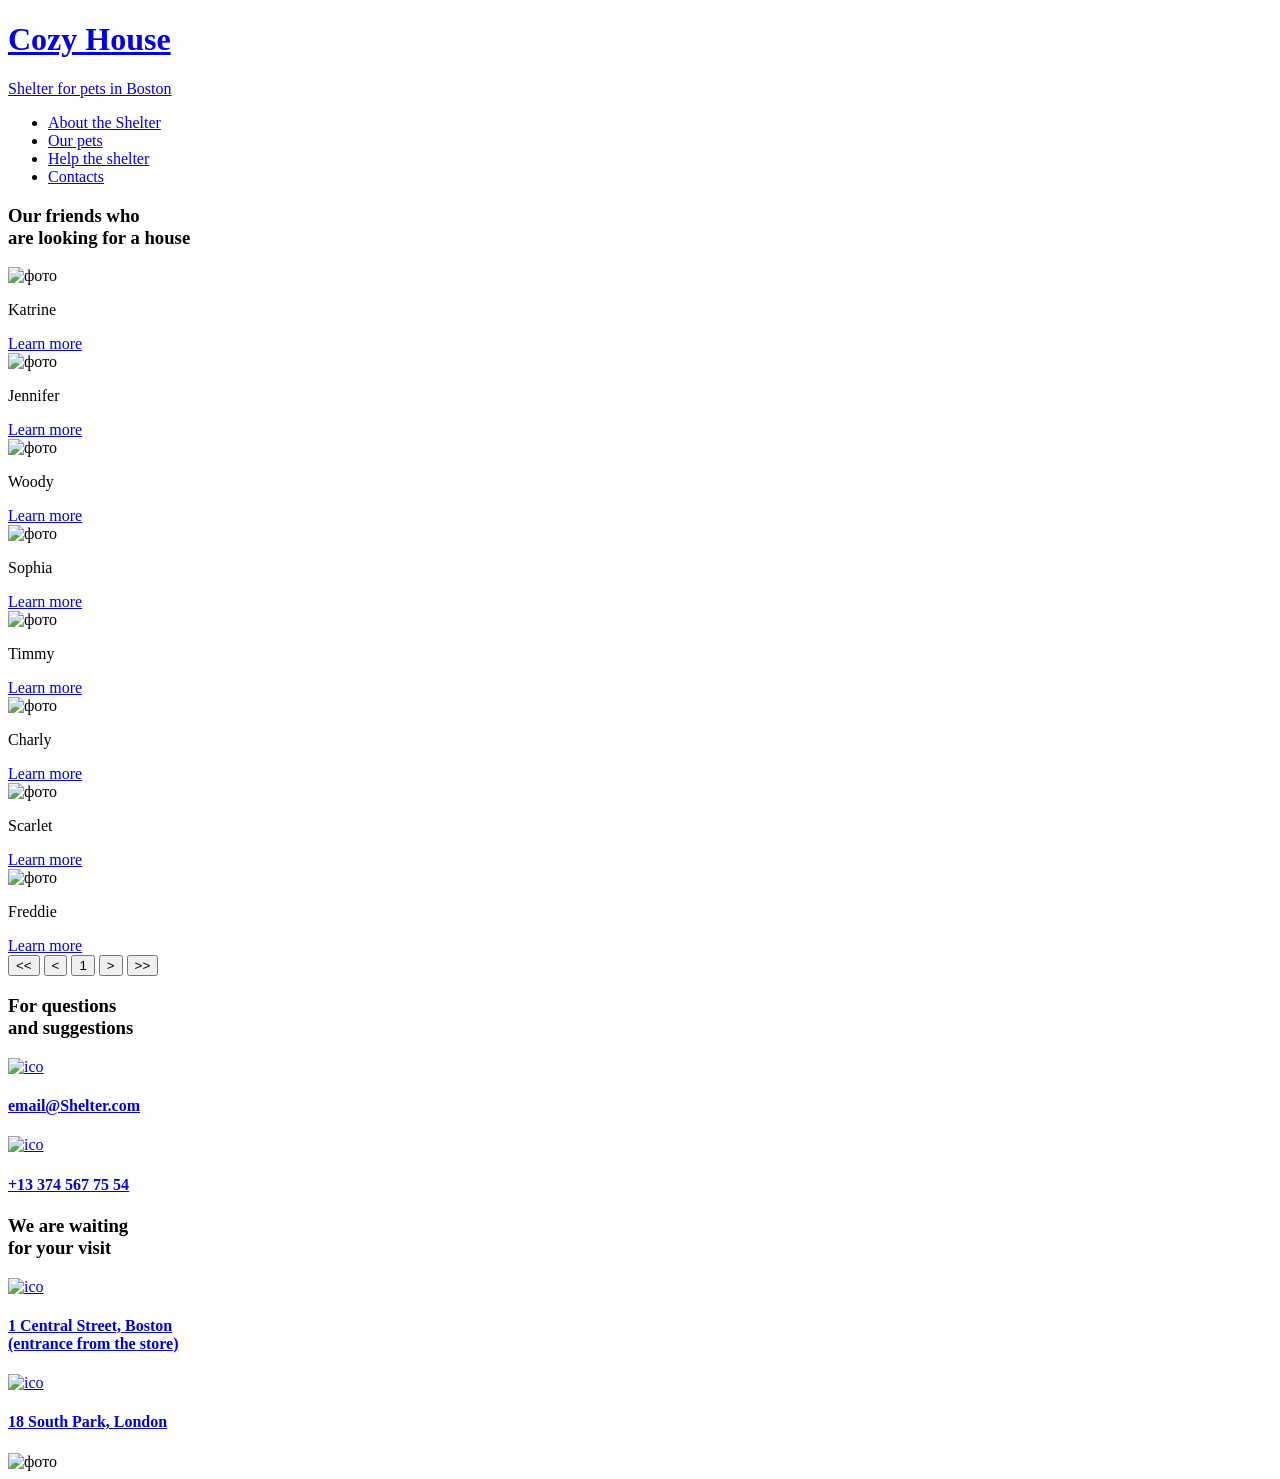
==== our-pets.html @ 9feecf0b "feat: add index and our-pets pages" ====
<!doctype html>
<html lang="en">
  <head>
    <meta charset="UTF-8" />
    <meta name="viewport" content="width=device-width, initial-scale=1.0" />
    <link rel="stylesheet" href="style.css" />

    <title>Cozy House</title>
  </head>
  <body>
    <!-- ОБЕРТКА С ФОНОМ ДЛЯ ШАПКИ И ПЕРВОГО ЭКРАНА -->
    <div class="top-background-wrapper white__bg">
      <header class="header header__white">
        <div class="header-container">
          <div class="header-logo white__bg">
            <a href="index.html" class="header-logo-link">
              <h1>Cozy House</h1>
              <p>Shelter for pets in Boston</p>
            </a>
          </div>
          <nav class="header-navigation">
            <ul class="nav-list">
              <li class="nav-item"><a href="#about">About the Shelter</a></li>
              <li class="nav-item"><a href="our-pets.html">Our pets</a></li>
              <li class="nav-item"><a href="#help">Help the shelter</a></li>
              <li class="nav-item"><a href="#donation">Contacts</a></li>
            </ul>
          </nav>
        </div>
      </header>

      <main class="main">
        <section class="pets">
          <div class="container">
            <div class="pets-content">
              <h3 class="pets-text">
                Our friends who<br />
                are looking for a house
              </h3>
              
              <div class="our__pets">
                <div class="our__pets__cards">
                  <div class="our__pet__card">
                    <img src="pets-katrine.png" alt="фото" class="pet-card-image" />
                    <p>Katrine</p>
                    <a href="#" class="pet-card-button button__white_bg">Learn more</a>
                  </div>
                  <div class="our__pet__card">
                    <img src="pets-jennifer.png" alt="фото" class="pet-card-image" />
                    <p>Jennifer</p>
                    <a href="#" class="pet-card-button button__white_bg">Learn more</a>
                  </div>
                  <div class="our__pet__card">
                    <img src="pets-woody.png" alt="фото" class="pet-card-image" />
                    <p>Woody</p>
                    <a href="#" class="pet-card-button button__white_bg">Learn more</a>
                  </div>
                  <div class="our__pet__card">
                    <img src="pets-sophia.png" alt="фото" class="pet-card-image" />
                    <p>Sophia</p>
                    <a href="#" class="pet-card-button button__white_bg">Learn more</a>
                  </div>
                  <div class="our__pet__card">
                    <img src="pets-timmy.png" alt="фото" class="pet-card-image" />
                    <p>Timmy</p>
                    <a href="#" class="pet-card-button button__white_bg">Learn more</a>
                  </div>
                  <div class="our__pet__card">
                    <img src="pets-charly.png" alt="фото" class="pet-card-image" />
                    <p>Charly</p>
                    <a href="#" class="pet-card-button button__white_bg">Learn more</a>
                  </div>
                  <div class="our__pet__card">
                    <img src="pets-scarlet.png" alt="фото" class="pet-card-image" />
                    <p>Scarlet</p>
                    <a href="#" class="pet-card-button button__white_bg">Learn more</a>
                  </div>
                  <div class="our__pet__card">
                    <img src="pets-freddie.png" alt="фото" class="pet-card-image" />
                    <p>Freddie</p>
                    <a href="#" class="pet-card-button button__white_bg">Learn more</a>
                  </div>
                </div>
              </div>

              <!-- Пагинация слайдера -->
              <div class="slider-nav">
                <button class="nav-btn-left">
                  <span class="nav-btn-icon">&lt;&lt;</span>
                </button>
                <button class="nav-btn-left">
                  <span class="nav-btn-icon">&lt;</span>
                </button>
                <button class="nav-btn-active-page">
                  <span class="nav-btn-icon">1</span>
                </button>
                <button class="nav-btn-right">
                  <span class="nav-btn-icon">&gt;</span>
                </button>
                <button class="nav-btn-right">
                  <span class="nav-btn-icon">&gt;&gt;</span>
                </button>
              </div>

            </div> <!-- Закрыли pets-content -->
          </div>   <!-- Закрыли container -->
        </section> <!-- Закрыли section -->
      </main>

      <footer class="footer">
        <div class="footer-content">
          <div class="footer-content-info">
            <div class="footer-content-info-contacts">
              <h3>
                For questions <br />
                and suggestions
              </h3>
              <a href="#!" class="footer-links">
                <div class="credit-card-ico">
                  <img src="icon-email.svg" alt="ico" />
                </div>
                <h4>email@Shelter.com</h4>
              </a>
              <a href="#!" class="footer-links">
                <div class="footer-links-ico">
                  <img src="icon-phone.svg" alt="ico" />
                </div>
                <h4>+13 374 567 75 54</h4>
              </a>
            </div>
            <div class="footer-content-info-locations">
              <h3>
                We are waiting <br />
                for your visit
              </h3>
              <a href="#!" class="footer-links">
                <div class="footer-links-ico">
                  <img src="icon-marker.png" alt="ico" />
                </div>
                <h4>
                  1 Central Street, Boston<br />
                  (entrance from the store)
                </h4>
              </a>
              <a href="#!" class="footer-links">
                <div class="footer-links-ico">
                  <img src="icon-marker.png" alt="ico" />
                </div>
                <h4>18 South Park, London</h4>
              </a>
            </div>
          </div>
          
          <!-- ИСПРАВЛЕННЫЙ ТЕГ НИЖЕ -->
          <div class="footer-content-image">
            <img src="footer-puppy.png" alt="фото" />
          </div>
          
        </div>
      </footer>
  </body>
</html>
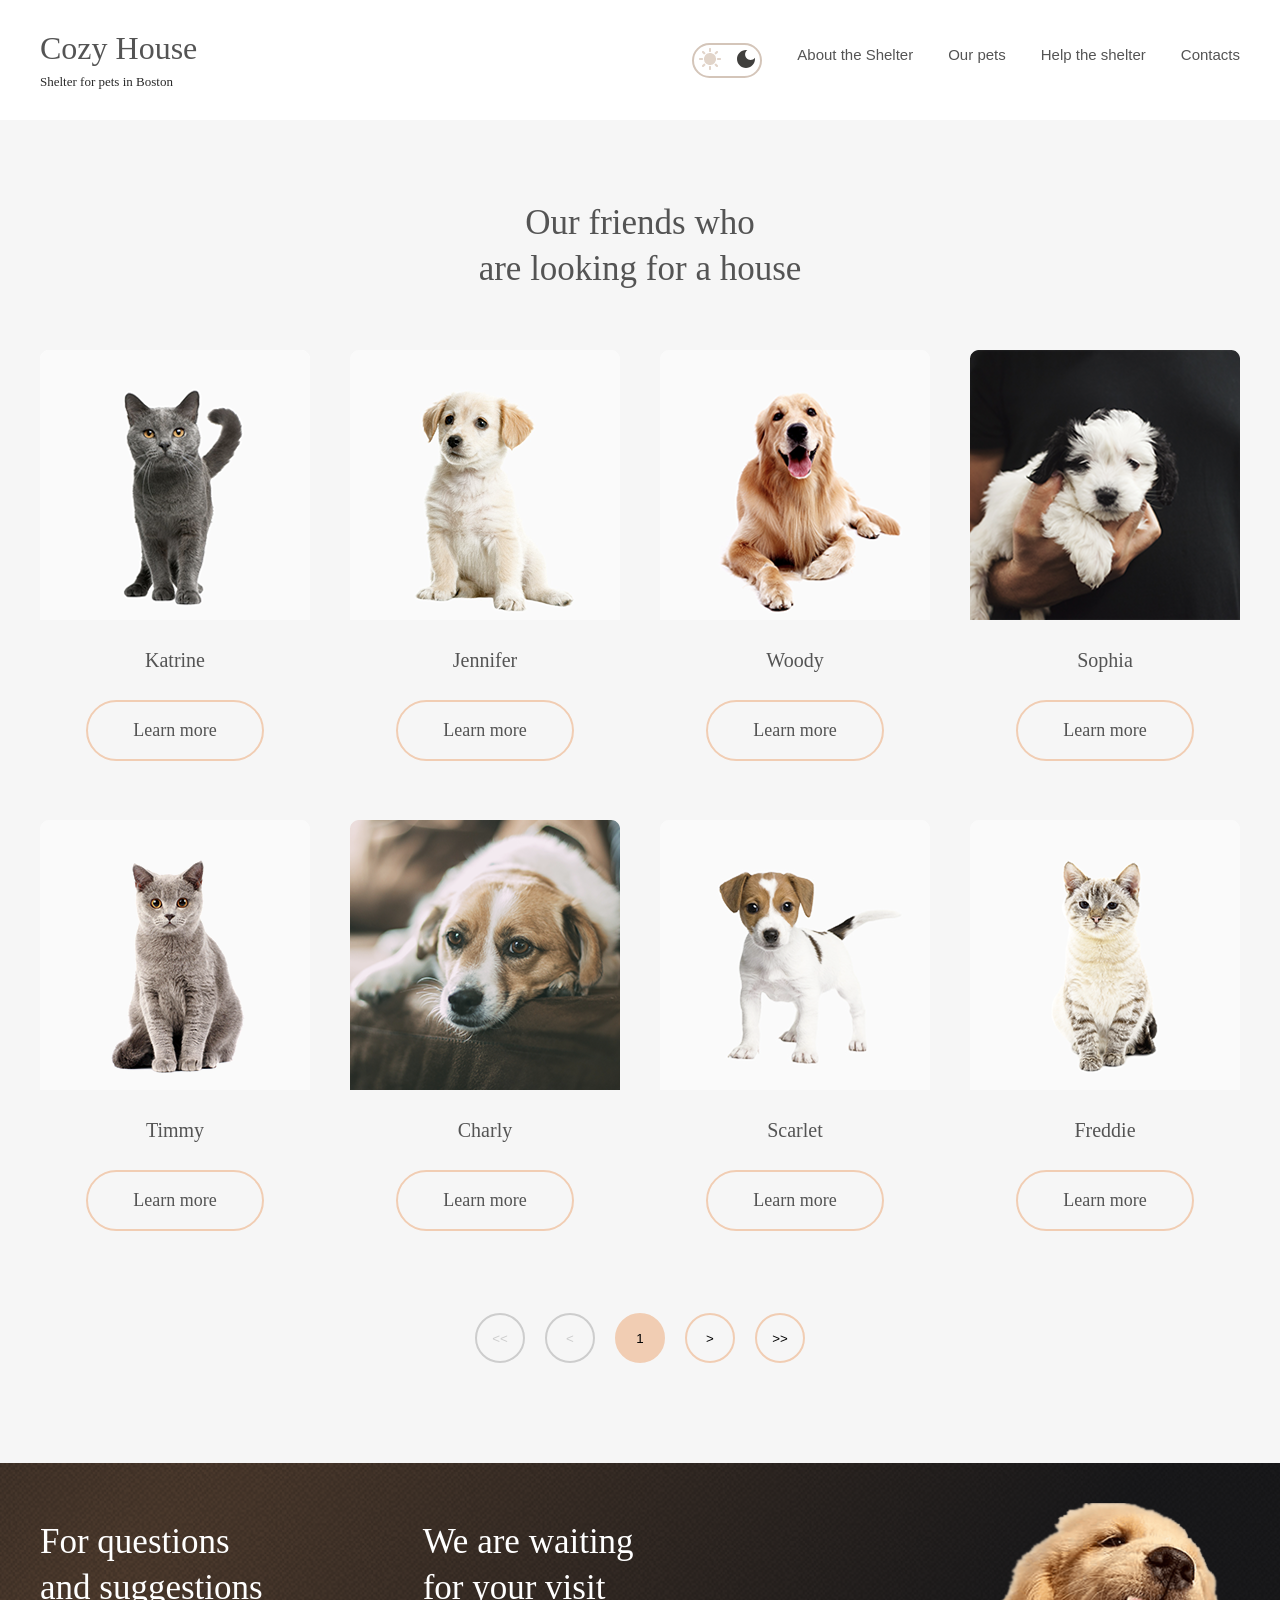
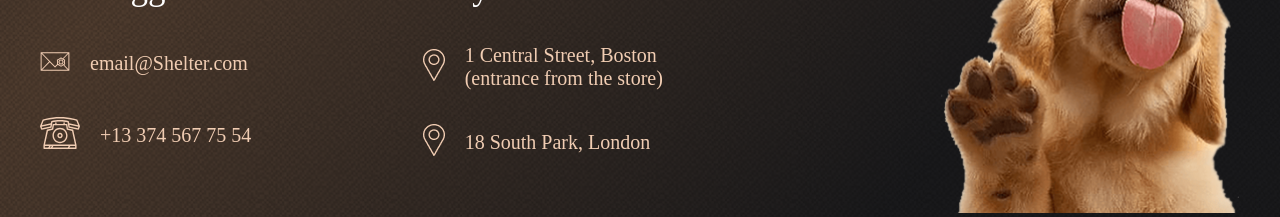
==== commit e75c97cd: "feat: add the dark theme to index and our-pets" ====
--- a/our-pets.html
+++ b/our-pets.html
@@ -20,6 +20,15 @@
           </div>
           <nav class="header-navigation">
             <ul class="nav-list">
+              <li class="nav-item">
+                <label class="theme-switch">
+                  <input type="checkbox" id="theme-toggle">
+                  <span class="theme-slider">
+                    <span class="sun"><img src="img/Sun.png" alt="sun"></span>
+                    <span class="moon"><img src="img/Moon.svg" alt="moon"></span>
+                  </span>
+                </label>
+              </li>
               <li class="nav-item"><a href="#about">About the Shelter</a></li>
               <li class="nav-item"><a href="our-pets.html">Our pets</a></li>
               <li class="nav-item"><a href="#help">Help the shelter</a></li>
@@ -41,42 +50,42 @@
               <div class="our__pets">
                 <div class="our__pets__cards">
                   <div class="our__pet__card">
-                    <img src="pets-katrine.png" alt="фото" class="pet-card-image" />
+                    <img src="img/pets-katrine.png" alt="фото" class="pet-card-image" />
                     <p>Katrine</p>
                     <a href="#" class="pet-card-button button__white_bg">Learn more</a>
                   </div>
                   <div class="our__pet__card">
-                    <img src="pets-jennifer.png" alt="фото" class="pet-card-image" />
+                    <img src="img/pets-jennifer.png" alt="фото" class="pet-card-image" />
                     <p>Jennifer</p>
                     <a href="#" class="pet-card-button button__white_bg">Learn more</a>
                   </div>
                   <div class="our__pet__card">
-                    <img src="pets-woody.png" alt="фото" class="pet-card-image" />
+                    <img src="img/pets-woody.png" alt="фото" class="pet-card-image" />
                     <p>Woody</p>
                     <a href="#" class="pet-card-button button__white_bg">Learn more</a>
                   </div>
                   <div class="our__pet__card">
-                    <img src="pets-sophia.png" alt="фото" class="pet-card-image" />
+                    <img src="img/pets-sophia.png" alt="фото" class="pet-card-image" />
                     <p>Sophia</p>
                     <a href="#" class="pet-card-button button__white_bg">Learn more</a>
                   </div>
                   <div class="our__pet__card">
-                    <img src="pets-timmy.png" alt="фото" class="pet-card-image" />
+                    <img src="img/pets-timmy.png" alt="фото" class="pet-card-image" />
                     <p>Timmy</p>
                     <a href="#" class="pet-card-button button__white_bg">Learn more</a>
                   </div>
                   <div class="our__pet__card">
-                    <img src="pets-charly.png" alt="фото" class="pet-card-image" />
+                    <img src="img/pets-charly.png" alt="фото" class="pet-card-image" />
                     <p>Charly</p>
                     <a href="#" class="pet-card-button button__white_bg">Learn more</a>
                   </div>
                   <div class="our__pet__card">
-                    <img src="pets-scarlet.png" alt="фото" class="pet-card-image" />
+                    <img src="img/pets-scarlet.png" alt="фото" class="pet-card-image" />
                     <p>Scarlet</p>
                     <a href="#" class="pet-card-button button__white_bg">Learn more</a>
                   </div>
                   <div class="our__pet__card">
-                    <img src="pets-freddie.png" alt="фото" class="pet-card-image" />
+                    <img src="img/pets-freddie.png" alt="фото" class="pet-card-image" />
                     <p>Freddie</p>
                     <a href="#" class="pet-card-button button__white_bg">Learn more</a>
                   </div>
@@ -117,13 +126,13 @@
               </h3>
               <a href="#!" class="footer-links">
                 <div class="credit-card-ico">
-                  <img src="icon-email.svg" alt="ico" />
+                  <img src="img/icon-email.svg" alt="ico" />
                 </div>
                 <h4>email@Shelter.com</h4>
               </a>
               <a href="#!" class="footer-links">
                 <div class="footer-links-ico">
-                  <img src="icon-phone.svg" alt="ico" />
+                  <img src="img/icon-phone.svg" alt="ico" />
                 </div>
                 <h4>+13 374 567 75 54</h4>
               </a>
@@ -135,7 +144,7 @@
               </h3>
               <a href="#!" class="footer-links">
                 <div class="footer-links-ico">
-                  <img src="icon-marker.png" alt="ico" />
+                  <img src="img/icon-marker.png" alt="ico" />
                 </div>
                 <h4>
                   1 Central Street, Boston<br />
@@ -144,7 +153,7 @@
               </a>
               <a href="#!" class="footer-links">
                 <div class="footer-links-ico">
-                  <img src="icon-marker.png" alt="ico" />
+                  <img src="img/icon-marker.png" alt="ico" />
                 </div>
                 <h4>18 South Park, London</h4>
               </a>
@@ -153,10 +162,12 @@
           
           <!-- ИСПРАВЛЕННЫЙ ТЕГ НИЖЕ -->
           <div class="footer-content-image">
-            <img src="footer-puppy.png" alt="фото" />
+            <img src="img/footer-puppy.png" alt="фото" />
           </div>
           
         </div>
       </footer>
+          <script src="script.js"></script>
+
   </body>
 </html>
--- a/style.css
+++ b/style.css
@@ -0,0 +1,798 @@
+body {
+  margin: 0;
+}
+html {
+  scroll-behavior: smooth;
+}
+
+.top-background-wrapper {
+  background: url("img/start-screen-gradient-background.jpg") center/cover no-repeat;
+  width: 100%;
+  overflow: visible;
+}
+.container {
+  max-width: 1280px;
+  margin: 0 auto;
+  padding: 0 40px;
+  box-sizing: border-box;
+}
+.header-container {
+  padding-top: 31px;
+  padding-bottom: 74px;
+  padding-left: 40px;
+  padding-right: 40px;
+  display: flex;
+  justify-content: space-between;
+  align-items: center;
+}
+.header-logo-link {
+  text-decoration: none;
+  flex-shrink: 0;
+}
+
+.nav-list {
+  display: flex;
+  list-style-type: none;
+  gap: 35px;
+  padding: 0;
+  margin: 0;
+}
+.nav-item a {
+  text-decoration: none;
+  color: #cdcdcd;
+  font-family: "Arial";
+  line-height: 1.6;
+  font-size: 15px;
+  white-space: nowrap;
+}
+.header-logo h1 {
+  font-family: "Georgia";
+  font-size: 32px;
+  margin: 0;
+  line-height: 1.1;
+  color: #f1cdb3;
+  font-weight: normal;
+}
+.header-logo h1:hover {
+  -webkit-text-stroke: 1px black;
+}
+.header-logo p:hover {
+  text-shadow:
+    -1px -1px 0 #000,
+    1px -1px 0 #000,
+    -1px 1px 0 #000,
+    1px 1px 0 #000;
+}
+
+.header-logo p {
+  color: #ffffff;
+  font-size: 13px;
+  letter-spacing: 10%;
+  margin-top: 8px;
+  margin-bottom: 0px;
+}
+
+.start-screen-text {
+  color: #cdcdcd;
+  margin: 42px 0;
+  font-size: 15px;
+
+  line-height: 1.6;
+
+  font-family: "Arial";
+}
+
+.start-screen-container h2 {
+  margin: 0;
+  font-size: 44px;
+  line-height: 1.3;
+  font-family: "Georgia";
+  text-decoration: none;
+  color: #ffffff;
+  font-weight: normal;
+}
+
+.start-screen {
+  width: 100%;
+}
+.start-screen-container {
+  display: flex;
+  justify-content: space-between;
+  align-items: center;
+  position: relative;
+  height: 728px;
+  overflow: hidden;
+  padding-top: 89px;
+}
+.start-screen-content {
+  display: flex;
+  flex-direction: column;
+  justify-content: center;
+  width: 460px;
+  position: relative;
+  z-index: 2;
+  align-items: flex-start;
+}
+.start-screen-wrapper {
+  display: flex;
+  flex-direction: column;
+}
+.start-screen-image {
+  position: absolute;
+  right: 0;
+  bottom: 0;
+  z-index: 1;
+  pointer-events: none;
+}
+
+.start-screen-button {
+  background: #f1cdb3;
+  border-radius: 40px;
+  color: #292929;
+  font-size: 18px;
+  line-height: 1.5;
+  font-family: "Georgia";
+  padding: 15px 45px;
+  text-decoration: none;
+}
+.about-pet-image {
+  margin-right: 120px;
+  width: 300px;
+  height: 408px;
+}
+
+.about-content {
+  display: flex;
+  align-items: center;
+  justify-content: center;
+  margin-top: 80px;
+  margin-bottom: 100px;
+}
+
+.about-text-content {
+  width: 430px;
+}
+.about-text-content h3 {
+  font-family: Georgia;
+  font-size: 35px;
+  color: #545454;
+  letter-spacing: 6%;
+  line-height: 1.3;
+  margin: 0 auto;
+  font-weight: normal;
+}
+
+.about-text-content p {
+  font-family: Arial;
+  font-size: 15px;
+  color: #4c4c4c;
+  line-height: 1.6;
+  margin-top: 25px;
+}
+.pets {
+  background-color: #f6f6f6;
+  padding-bottom: 100px;
+  box-sizing: border-box;
+}
+
+.pets-content {
+  width: 1200px;
+  display: flex;
+  flex-direction: column;
+  align-items: center;
+}
+
+.slider {
+  width: 1200px;
+  height: 435px;
+  display: flex;
+  justify-content: center;
+  align-items: center;
+}
+
+.pet-card {
+  background-color: #fafafa;
+  margin: 0px 45px;
+  width: 270px;
+  display: flex;
+  flex-direction: column;
+  justify-content: center;
+  align-items: center;
+  border-radius: 9px;
+  gap: 30px;
+}
+
+.pet-card p {
+  color: #545454;
+  font-family: "Georgia";
+  font-size: 20px;
+  letter-spacing: 6%;
+  line-height: 100%;
+  margin: 0;
+}
+
+.pets-cards {
+  display: flex;
+  justify-content: center;
+  align-items: center;
+  flex-direction: row;
+  max-width: 100%;
+}
+.pet-card-image {
+  width: 270px;
+  height: 270px;
+}
+.pets-text {
+  font-weight: normal;
+  font-family: "Georgia";
+  font-size: 35px;
+  letter-spacing: 6%;
+  line-height: 1.3;
+  color: #545454;
+  height: 90px;
+  width: 400px;
+  margin-top: 80px;
+  margin-bottom: 60px;
+  text-align: center;
+}
+
+.pet-card-button {
+  border: 2px solid #f1cdb3;
+  border-radius: 40px;
+  color: #292929;
+  font-size: 18px;
+  line-height: 1.5;
+  font-family: "Georgia";
+  padding: 15px 45px;
+  margin-bottom: 30px;
+  text-decoration: none;
+  box-sizing: border-box;
+}
+.pets-content-button {
+  background: #f1cdb3;
+  margin-top: 55px;
+  border-radius: 40px;
+  color: #292929;
+  font-size: 18px;
+  line-height: 1.5;
+  font-family: "Georgia";
+  padding: 15px 45px;
+  text-decoration: none;
+}
+
+.slider-button-right,
+.slider-button-left {
+  display: flex;
+  align-items: center;
+  justify-content: center;
+  text-decoration: none;
+  border-radius: 50%;
+  border: 2px solid #f1cdb3;
+  color: #292929;
+  box-sizing: border-box;
+  height: 52px;
+  width: 52px;
+  flex-shrink: 0;
+}
+
+.help {
+  background-color: #ffffff;
+  display: flex;
+  flex-direction: column;
+  align-items: center;
+  justify-content: center;
+  padding: 0 20px;
+}
+
+.help-cards {
+  display: grid;
+  grid-template-columns: auto 120px auto 120px auto 120px auto 120px auto;
+  justify-content: center;
+  gap: 55px 0;
+  max-width: 1026px;
+  margin-bottom: 100px;
+}
+
+.help-card {
+  display: flex;
+  margin: 0 !important;
+  flex-direction: column;
+  justify-content: center;
+  align-items: center;
+  white-space: nowrap;
+  width: fit-content;
+  gap: 30px;
+}
+
+.help-card:nth-child(1) {
+  grid-column: 1;
+}
+.help-card:nth-child(2) {
+  grid-column: 3;
+}
+.help-card:nth-child(3) {
+  grid-column: 5;
+}
+.help-card:nth-child(4) {
+  grid-column: 7;
+}
+.help-card:nth-child(5) {
+  grid-column: 9;
+}
+.help-card:nth-child(6) {
+  grid-column: 2;
+  transform: translateX(3px);
+}
+.help-card:nth-child(7) {
+  grid-column: 4;
+  transform: translateX(-58px);
+}
+.help-card:nth-child(8) {
+  grid-column: 6;
+  transform: translateX(-18px);
+}
+.help-card:nth-child(9) {
+  grid-column: 8;
+  transform: translateX(-7px);
+}
+
+.help-title {
+  display: flex;
+  justify-content: center;
+  text-align: center;
+  margin-top: 80px;
+  margin-bottom: 60px;
+  font-size: 35px;
+  font-family: "Georgia";
+  letter-spacing: 6%;
+  line-height: 1.3;
+  color: #545454;
+  font-weight: normal;
+}
+
+.help-card h4 {
+  font-family: "Georgia";
+  font-size: 20px;
+  line-height: 1.15;
+  letter-spacing: 6%;
+  color: #545454;
+  font-weight: normal;
+  margin: 0;
+}
+
+.help-card img {
+  height: 60px;
+  width: 60px;
+}
+
+.donation {
+  background-color: #f6f6f6;
+  display: flex;
+  justify-content: center;
+  align-items: center;
+}
+.donation-content {
+  display: flex;
+  justify-content: center;
+  align-items: center;
+  gap: 30px;
+  width: 915px;
+  margin-top: 80px;
+  margin-bottom: 100px;
+}
+.donation-content img {
+  height: 261px;
+  width: 505px;
+}
+.donation-info {
+  display: flex;
+  flex-direction: column;
+  align-items: flex-start;
+  gap: 20px;
+}
+.donation-info h3 {
+  font-family: "Georgia";
+  font-size: 35px;
+  line-height: 1.3;
+  letter-spacing: 6%;
+  font-weight: normal;
+  color: #545454;
+  margin: 0;
+}
+
+.donation-info h5 {
+  font-family: "Georgia";
+  font-size: 15px;
+  line-height: 1.1;
+  letter-spacing: 6%;
+  font-weight: normal;
+  color: #545454;
+  margin: 0;
+}
+
+.credit-card-number h4 {
+  color: #545454;
+  font-family: "Georgia";
+  letter-spacing: 6%;
+  line-height: 1.15;
+  font-size: 20px;
+  margin: 0;
+  font-weight: normal;
+}
+.credit-card-ico img {
+  height: 23px;
+  width: 30px;
+}
+
+.credit-card p {
+  color: #b2b2b2;
+  font-family: "Arial";
+  font-size: 12px;
+  line-height: 18px;
+  margin-top: 20px;
+}
+
+.credit-card-number {
+  display: flex;
+  flex-direction: row;
+  align-items: center;
+  gap: 15px;
+  white-space: nowrap;
+  background-color: #f1cdb3;
+  border-radius: 9px;
+  padding: 10px 15px;
+  text-decoration: none;
+}
+
+.footer {
+  background: url("img/footer-gradient-background.png") center/cover no-repeat;
+  padding: 40px 40px 0 40px; /* Верхние отступы */
+  margin-top: 0; /* Сбрасываем любые верхние отступы */
+  position: relative; /* Обычный поток документа */
+}
+
+.footer-content-info-contacts h3 {
+  margin: 0;
+  font-size: 35px;
+  color: #ffffff;
+  font-family: "Georgia";
+  letter-spacing: 6%;
+  line-height: 1.3;
+  font-weight: normal;
+}
+
+.footer-content-info-locations h3 {
+  margin: 0;
+  font-size: 35px;
+  color: #ffffff;
+  font-family: "Georgia";
+  letter-spacing: 6%;
+  line-height: 1.3;
+  font-weight: normal;
+}
+
+.footer-content-image img {
+  height: 310px;
+  width: 300px;
+}
+
+.footer-content {
+  display: flex;
+  justify-content: space-between;
+  gap: 160px;
+}
+
+.footer-content-info {
+  display: flex;
+  flex-direction: row;
+  flex-shrink: 0;
+  gap: 160px;
+}
+
+.footer-content-info-contacts {
+  display: flex;
+  flex-direction: column;
+  align-items: flex-start;
+  gap: 40px;
+  margin-bottom: 40px;
+  margin-top: 16px;
+  height: fit-content;
+}
+.footer-content-info-locations {
+  display: flex;
+  flex-direction: column;
+  align-items: flex-start;
+  gap: 34px;
+  margin-bottom: 40px;
+  margin-top: 16px;
+}
+
+.footer-links {
+  display: flex;
+  align-items: center;
+  gap: 20px;
+  text-decoration: none;
+}
+.footer-links h4 {
+  color: #f1cdb3;
+  font-size: 20px;
+  font-family: "Georgia";
+  letter-spacing: 6%;
+  line-height: 1.15;
+  font-weight: normal;
+  margin: 0;
+}
+
+.header__white {
+  height: 120px;
+}
+.white__bg {
+  background: #ffffff;
+}
+
+.white__bg h1 {
+  color: #545454;
+}
+
+.white__bg p {
+  color: #292929;
+}
+
+.white__bg a {
+  color: #545454;
+}
+
+.button__white_bg {
+  margin-bottom: 35px;
+}
+.our__pets__cards {
+  display: grid;
+  /* Меняем repeat(4...) на auto-fit, чтобы карточки переносились автоматически */
+  grid-template-columns: repeat(auto-fit, 270px);
+  justify-content: center;
+  gap: 24px 40px;
+  max-width: 1300px; /* Чтобы блок не разлетался слишком широко */
+  margin: 0 auto 47px auto; /* Центрируем и оставляем отступ 100px снизу */
+}
+
+.our__pet__card {
+  display: flex;
+  flex-direction: column;
+  justify-content: center;
+  align-items: center;
+  gap: 30px;
+}
+
+.our__pet__card p {
+  margin: 0;
+  font-family: Georgia;
+  font-size: 20px;
+  color: #545454;
+  letter-spacing: 6%;
+  line-height: 100%;
+}
+
+.slider-nav {
+  display: flex;
+  justify-content: center;
+  align-items: center;
+  gap: 20px;
+}
+
+.nav-btn-left {
+  border-radius: 50%;
+  width: 50px;
+  height: 50px;
+  border: 2px solid #cdcdcd;
+  color: #cdcdcd;
+  background-color: #f6f6f6;
+}
+
+.nav-btn-right {
+  border-radius: 50%;
+  width: 50px;
+  height: 50px;
+  border: 2px solid #f1cdb3;
+  color: #000000;
+  background-color: #f6f6f6;
+}
+
+.nav-btn-active-page {
+  border-radius: 50%;
+  width: 50px;
+  height: 50px;
+  background-color: #f1cdb3;
+  border: 2px solid #f1cdb3;
+
+  color: #000000;
+}
+.show-on-mobile {
+  display: none;
+}
+
+.start-scree-button-block {
+  display: flex;
+  justify-content: start;
+  align-items: start;
+}
+/* Планшетная версия (768px - 1279px) */
+@media (min-width: 768px) and (max-width: 1279px) {
+  .container {
+    max-width: 1279px;
+    padding: 0 30px;
+  }
+  .header-logo h1 {
+    font-size: 35px;
+  }
+
+  .header-container {
+    padding-left: 30px;
+    padding-right: 30px;
+    padding-bottom: 60px;
+  }
+  .start-screen-container {
+    flex-direction: column;
+    justify-content: start;
+    align-items: center;
+    height: 1015px;
+  }
+
+  .start-screen-image {
+    height: 593px;
+    width: 569px;
+  }
+  .about-content {
+    flex-direction: column-reverse;
+    align-items: center;
+    gap: 80px;
+  }
+
+  .about-pet-image {
+    margin-right: 0;
+  }
+  .start-scree-button-block {
+    display: flex;
+    justify-content: center;
+  }
+  .slider {
+    width: 708px;
+  }
+  .pet-card {
+    margin: 0px;
+  }
+  .pets-cards {
+    gap: 40px;
+    margin-left: 12px;
+    margin-right: 12px;
+    overflow: hidden;
+  }
+  .pets-content {
+    width: 708px;
+  }
+  .pet-card-woody {
+    display: none;
+  }
+
+  .help-cards {
+    grid-template-columns: repeat(3, 1fr);
+    gap: 55px 60px;
+    max-width: 630px;
+  }
+  .help-card:nth-child(n) {
+    transform: none;
+    grid-column: auto;
+  }
+  .help-card {
+    height: 113px;
+    width: 170px;
+  }
+
+  .donation-content {
+    flex-direction: column-reverse;
+    gap: 60px;
+    margin-top: 78px;
+    margin-bottom: 100px;
+  }
+
+  .donation-info {
+    width: 380px;
+    justify-content: center;
+  }
+  .footer-content {
+    flex-direction: column;
+    gap: 65px;
+  }
+  .footer {
+    padding: 30px 64px 0px 64px;
+  }
+  .footer-content-image {
+    display: flex;
+    align-items: center;
+    justify-content: center;
+  }
+  .hide-on-mobile {
+    display: none;
+  }
+  .footer-content-info {
+    gap: 30px;
+  }
+  .show-on-mobile {
+    display: block;
+  }
+
+  .about-text-content p {
+    margin-bottom: 0px;
+  }
+  .credit-card p {
+    margin-bottom: 0px;
+  }
+  .pet-card-button {
+    padding: 15px 45px;
+  }
+
+  .credit-card-number {
+    width: fit-content;
+    padding: 7px 15px;
+  }
+
+  .footer-content-info-contacts {
+    margin-top: 0px;
+    width: fit-content;
+    margin-bottom: 0px;
+  }
+
+  .footer-content-info-locations {
+    margin-top: 0px;
+    width: fit-content;
+    gap: 32px;
+    margin-bottom: 0px;
+  }
+}
+
+/* темная тема */
+.theme-slider {
+  display: flex;
+  align-items: center;
+  justify-content: space-between;
+  width: 70px;
+  height: 35px;
+  background: #ffffff;
+  border: 2px solid #d4c5b9;
+  border-radius: 99px;
+  box-sizing: border-box;
+  transition: 0.3s;
+  padding: 5px;
+}
+
+html.dark body,
+html.dark .donation,
+html.dark .header__white,
+html.dark .help,
+html.dark .pets,
+html.dark .header- {
+  background: #382c24;
+  color: #cdcdcd;
+}
+
+html.dark .slider {
+  background: #382c24;
+  border-color: #6b5b52;
+}
+html.dark .slider-button-left,
+html.dark .slider-button-right,
+html.dark .pets-text,
+html.dark .about-text-content h3,
+html.dark .about-text-content p,
+html.dark .help-title,
+html.dark .help-card h4,
+html.dark .donation-info h3,
+html.dark .donation-info h5 {
+  color: #cdcdcd;
+}
+.theme-switch input {
+  display: none; /* Скрываем чекбокс */
+}
+.theme-switch {
+  display: inline-block;
+  cursor: pointer;
+}
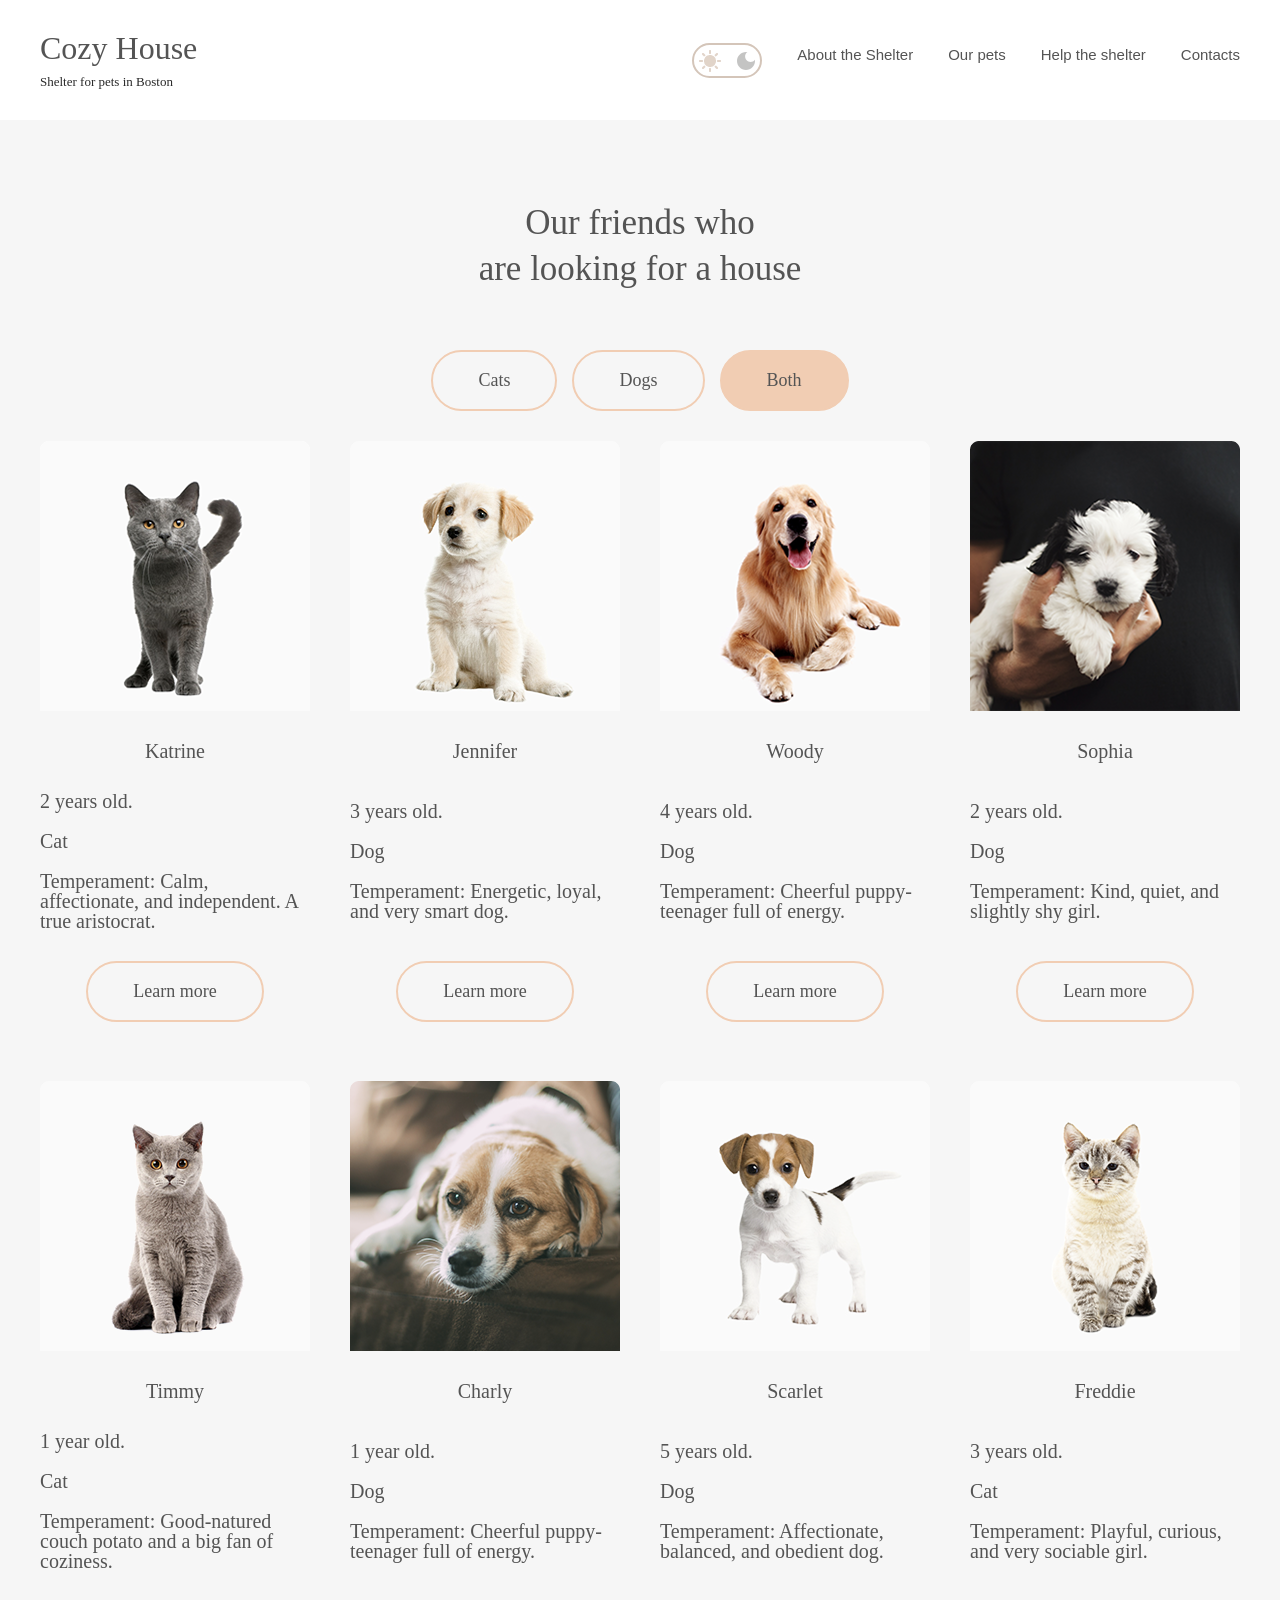
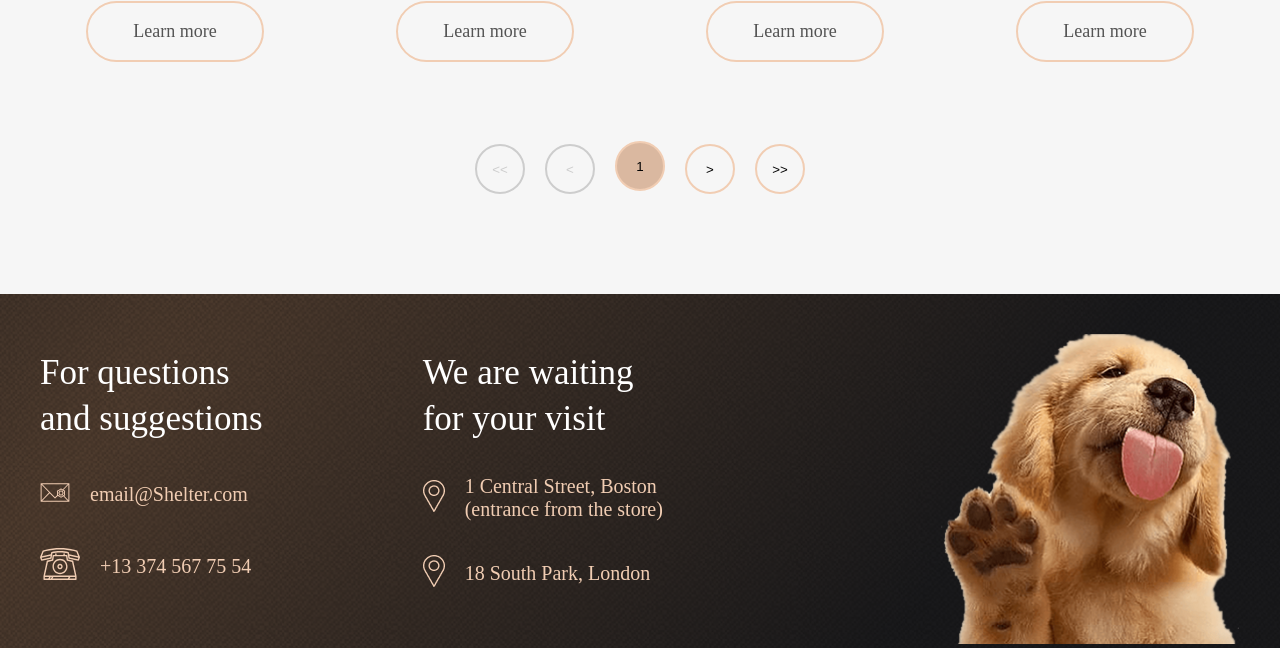
==== commit 5e492a11: "feat: add info to pets cards, add categories and hover states to links ans buttons" ====
--- a/our-pets.html
+++ b/our-pets.html
@@ -4,7 +4,7 @@
     <meta charset="UTF-8" />
     <meta name="viewport" content="width=device-width, initial-scale=1.0" />
     <link rel="stylesheet" href="style.css" />
-
+   <link rel="icon" href="img/fav.jpg">
     <title>Cozy House</title>
   </head>
   <body>
@@ -29,10 +29,10 @@
                   </span>
                 </label>
               </li>
-              <li class="nav-item"><a href="#about">About the Shelter</a></li>
+              <li class="nav-item"><a href="index.html#about">About the Shelter</a></li>
               <li class="nav-item"><a href="our-pets.html">Our pets</a></li>
-              <li class="nav-item"><a href="#help">Help the shelter</a></li>
-              <li class="nav-item"><a href="#donation">Contacts</a></li>
+              <li class="nav-item"><a href="index.html#help">Help the shelter</a></li>
+              <li class="nav-item"><a href="index.html#donation">Contacts</a></li>
             </ul>
           </nav>
         </div>
@@ -46,47 +46,68 @@
                 Our friends who<br />
                 are looking for a house
               </h3>
-              
+              <nav class="pets-category">
+                <a href="#" class="pet-category-btn">Cats</a>
+                <a href="#" class="pet-category-btn">Dogs</a>
+                <a href="#" class="pet-category-btn active-category-btn">Both</a>
+
+              </nav>
+            
               <div class="our__pets">
                 <div class="our__pets__cards">
                   <div class="our__pet__card">
                     <img src="img/pets-katrine.png" alt="фото" class="pet-card-image" />
                     <p>Katrine</p>
+                    <p>2 years old.<br><br>Cat<br><br>Temperament: Calm, affectionate, and independent. A true aristocrat.</p>
                     <a href="#" class="pet-card-button button__white_bg">Learn more</a>
                   </div>
                   <div class="our__pet__card">
                     <img src="img/pets-jennifer.png" alt="фото" class="pet-card-image" />
                     <p>Jennifer</p>
+                    <p>3 years old.<br><br>Dog<br><br>Temperament: Energetic, loyal, and very smart dog.</p>
+
                     <a href="#" class="pet-card-button button__white_bg">Learn more</a>
                   </div>
                   <div class="our__pet__card">
                     <img src="img/pets-woody.png" alt="фото" class="pet-card-image" />
                     <p>Woody</p>
+                    <p>4 years old.<br><br>Dog<br><br>Temperament: Cheerful puppy-teenager full of energy.</p>
+
                     <a href="#" class="pet-card-button button__white_bg">Learn more</a>
                   </div>
                   <div class="our__pet__card">
                     <img src="img/pets-sophia.png" alt="фото" class="pet-card-image" />
                     <p>Sophia</p>
+                    <p>2 years old.<br><br>Dog<br><br>Temperament: Kind, quiet, and slightly shy girl.</p>
+
                     <a href="#" class="pet-card-button button__white_bg">Learn more</a>
                   </div>
                   <div class="our__pet__card">
                     <img src="img/pets-timmy.png" alt="фото" class="pet-card-image" />
                     <p>Timmy</p>
+                    <p>1 year old.<br><br>Cat<br><br>Temperament: Good-natured couch potato and a big fan of coziness.</p>
+
                     <a href="#" class="pet-card-button button__white_bg">Learn more</a>
                   </div>
                   <div class="our__pet__card">
                     <img src="img/pets-charly.png" alt="фото" class="pet-card-image" />
                     <p>Charly</p>
+                    <p>1 year old.<br><br>Dog<br><br>Temperament: Cheerful puppy-teenager full of energy.</p>
+
                     <a href="#" class="pet-card-button button__white_bg">Learn more</a>
                   </div>
                   <div class="our__pet__card">
                     <img src="img/pets-scarlet.png" alt="фото" class="pet-card-image" />
                     <p>Scarlet</p>
+                    <p>5 years old.<br><br>Dog<br><br>Temperament: Affectionate, balanced, and obedient dog.</p>
+
                     <a href="#" class="pet-card-button button__white_bg">Learn more</a>
                   </div>
                   <div class="our__pet__card">
                     <img src="img/pets-freddie.png" alt="фото" class="pet-card-image" />
                     <p>Freddie</p>
+                    <p>3 years old.<br><br>Cat<br><br>Temperament: Playful, curious, and very sociable girl.</p>
+
                     <a href="#" class="pet-card-button button__white_bg">Learn more</a>
                   </div>
                 </div>
@@ -160,7 +181,6 @@
             </div>
           </div>
           
-          <!-- ИСПРАВЛЕННЫЙ ТЕГ НИЖЕ -->
           <div class="footer-content-image">
             <img src="img/footer-puppy.png" alt="фото" />
           </div>
--- a/style.css
+++ b/style.css
@@ -39,11 +39,16 @@
 }
 .nav-item a {
   text-decoration: none;
+  display: inline-block;
   color: #cdcdcd;
   font-family: "Arial";
   line-height: 1.6;
   font-size: 15px;
   white-space: nowrap;
+  transition: transform 0.3s ease;
+}
+.nav-item a:hover {
+  transform: translateY(-3px);
 }
 .header-logo h1 {
   font-family: "Georgia";
@@ -134,6 +139,7 @@
   font-family: "Georgia";
   padding: 15px 45px;
   text-decoration: none;
+  transition: transform 0.3s ease;
 }
 .about-pet-image {
   margin-right: 120px;
@@ -200,6 +206,11 @@
   align-items: center;
   border-radius: 9px;
   gap: 30px;
+  transition: transform 0.3s ease;
+}
+
+.pet-card:hover {
+  transform: translateY(-5px);
 }
 
 .pet-card p {
@@ -236,7 +247,8 @@
   text-align: center;
 }
 
-.pet-card-button {
+.pet-card-button,
+.pet-category-btn {
   border: 2px solid #f1cdb3;
   border-radius: 40px;
   color: #292929;
@@ -247,7 +259,21 @@
   margin-bottom: 30px;
   text-decoration: none;
   box-sizing: border-box;
-}
+  transition: transform 0.3s ease;
+}
+
+.pets-category {
+  display: flex;
+  gap: 15px;
+}
+.pet-category-btn:hover {
+  transform: translateY(-3px);
+}
+
+.active-category-btn {
+  background-color: #f1cdb3;
+}
+
 .pets-content-button {
   background: #f1cdb3;
   margin-top: 55px;
@@ -258,6 +284,7 @@
   font-family: "Georgia";
   padding: 15px 45px;
   text-decoration: none;
+  transition: transform 0.3s ease;
 }
 
 .slider-button-right,
@@ -273,6 +300,7 @@
   height: 52px;
   width: 52px;
   flex-shrink: 0;
+  transition: transform 0.3s ease;
 }
 
 .help {
@@ -509,11 +537,15 @@
 
 .footer-links {
   display: flex;
+
   align-items: center;
   gap: 20px;
   text-decoration: none;
-}
-.footer-links h4 {
+  transition: transform 0.3s ease;
+}
+.footer-links h4,
+.footer-phone {
+  text-decoration: none;
   color: #f1cdb3;
   font-size: 20px;
   font-family: "Georgia";
@@ -521,8 +553,13 @@
   line-height: 1.15;
   font-weight: normal;
   margin: 0;
-}
-
+  display: inline-block;
+  transition: transform 0.3s ease;
+}
+
+.footer-links:hover {
+  transform: translateY(-3px);
+}
 .header__white {
   height: 120px;
 }
@@ -544,6 +581,7 @@
 
 .button__white_bg {
   margin-bottom: 35px;
+  transition: transform 0.3s ease;
 }
 .our__pets__cards {
   display: grid;
@@ -561,8 +599,11 @@
   justify-content: center;
   align-items: center;
   gap: 30px;
-}
-
+  transition: transform 0.3s ease;
+}
+.our__pet__card:hover {
+  transform: translateY(-7px);
+}
 .our__pet__card p {
   margin: 0;
   font-family: Georgia;
@@ -570,6 +611,7 @@
   color: #545454;
   letter-spacing: 6%;
   line-height: 100%;
+  flex-grow: 1;
 }
 
 .slider-nav {
@@ -586,6 +628,7 @@
   border: 2px solid #cdcdcd;
   color: #cdcdcd;
   background-color: #f6f6f6;
+  transition: transform 0.3s ease;
 }
 
 .nav-btn-right {
@@ -595,6 +638,7 @@
   border: 2px solid #f1cdb3;
   color: #000000;
   background-color: #f6f6f6;
+  transition: transform 0.3s ease;
 }
 
 .nav-btn-active-page {
@@ -603,6 +647,7 @@
   height: 50px;
   background-color: #f1cdb3;
   border: 2px solid #f1cdb3;
+  transition: transform 0.3s ease;
 
   color: #000000;
 }
@@ -728,6 +773,7 @@
   }
   .pet-card-button {
     padding: 15px 45px;
+    transition: transform 0.3s ease;
   }
 
   .credit-card-number {
@@ -747,6 +793,18 @@
     gap: 32px;
     margin-bottom: 0px;
   }
+}
+
+.start-screen-button:hover,
+.slider-button-left:hover,
+.slider-button-right:hover,
+.pet-card-button:hover,
+.pets-content-button:hover,
+.nav-btn-left:hover,
+.nav-btn-right:hover,
+.nav-btn-active-page {
+  background-color: #c485598c;
+  transform: translateY(-3px);
 }
 
 /* темная тема */
@@ -769,14 +827,14 @@
 html.dark .header__white,
 html.dark .help,
 html.dark .pets,
-html.dark .header- {
+html.dark .header-logo.white__bg {
   background: #382c24;
   color: #cdcdcd;
 }
 
-html.dark .slider {
-  background: #382c24;
-  border-color: #6b5b52;
+html.dark .theme-slider {
+  background: #a2a5af;
+  border-color: #000000;
 }
 html.dark .slider-button-left,
 html.dark .slider-button-right,
@@ -786,13 +844,43 @@
 html.dark .help-title,
 html.dark .help-card h4,
 html.dark .donation-info h3,
-html.dark .donation-info h5 {
+html.dark .donation-info h5,
+html.dark .nav-list a,
+html.dark .our__pet__card p,
+html.dark a.pet-card-button,
+html.dark a.pet-category-btn {
   color: #cdcdcd;
 }
+html.dark a.active-category-btn {
+  color: #382c24;
+}
+
+html.dark .header-logo h1 {
+  color: #f1cdb3;
+}
+html.dark .header-logo p {
+  color: #ffffff;
+}
 .theme-switch input {
-  display: none; /* Скрываем чекбокс */
+  display: none;
 }
 .theme-switch {
   display: inline-block;
   cursor: pointer;
 }
+.moon {
+  opacity: 0.3;
+  display: flex;
+  align-items: center;
+}
+.sun {
+  opacity: 1;
+  display: flex;
+  align-items: center;
+}
+html.dark .sun {
+  opacity: 0.4;
+}
+html.dark .moon {
+  opacity: 1;
+}
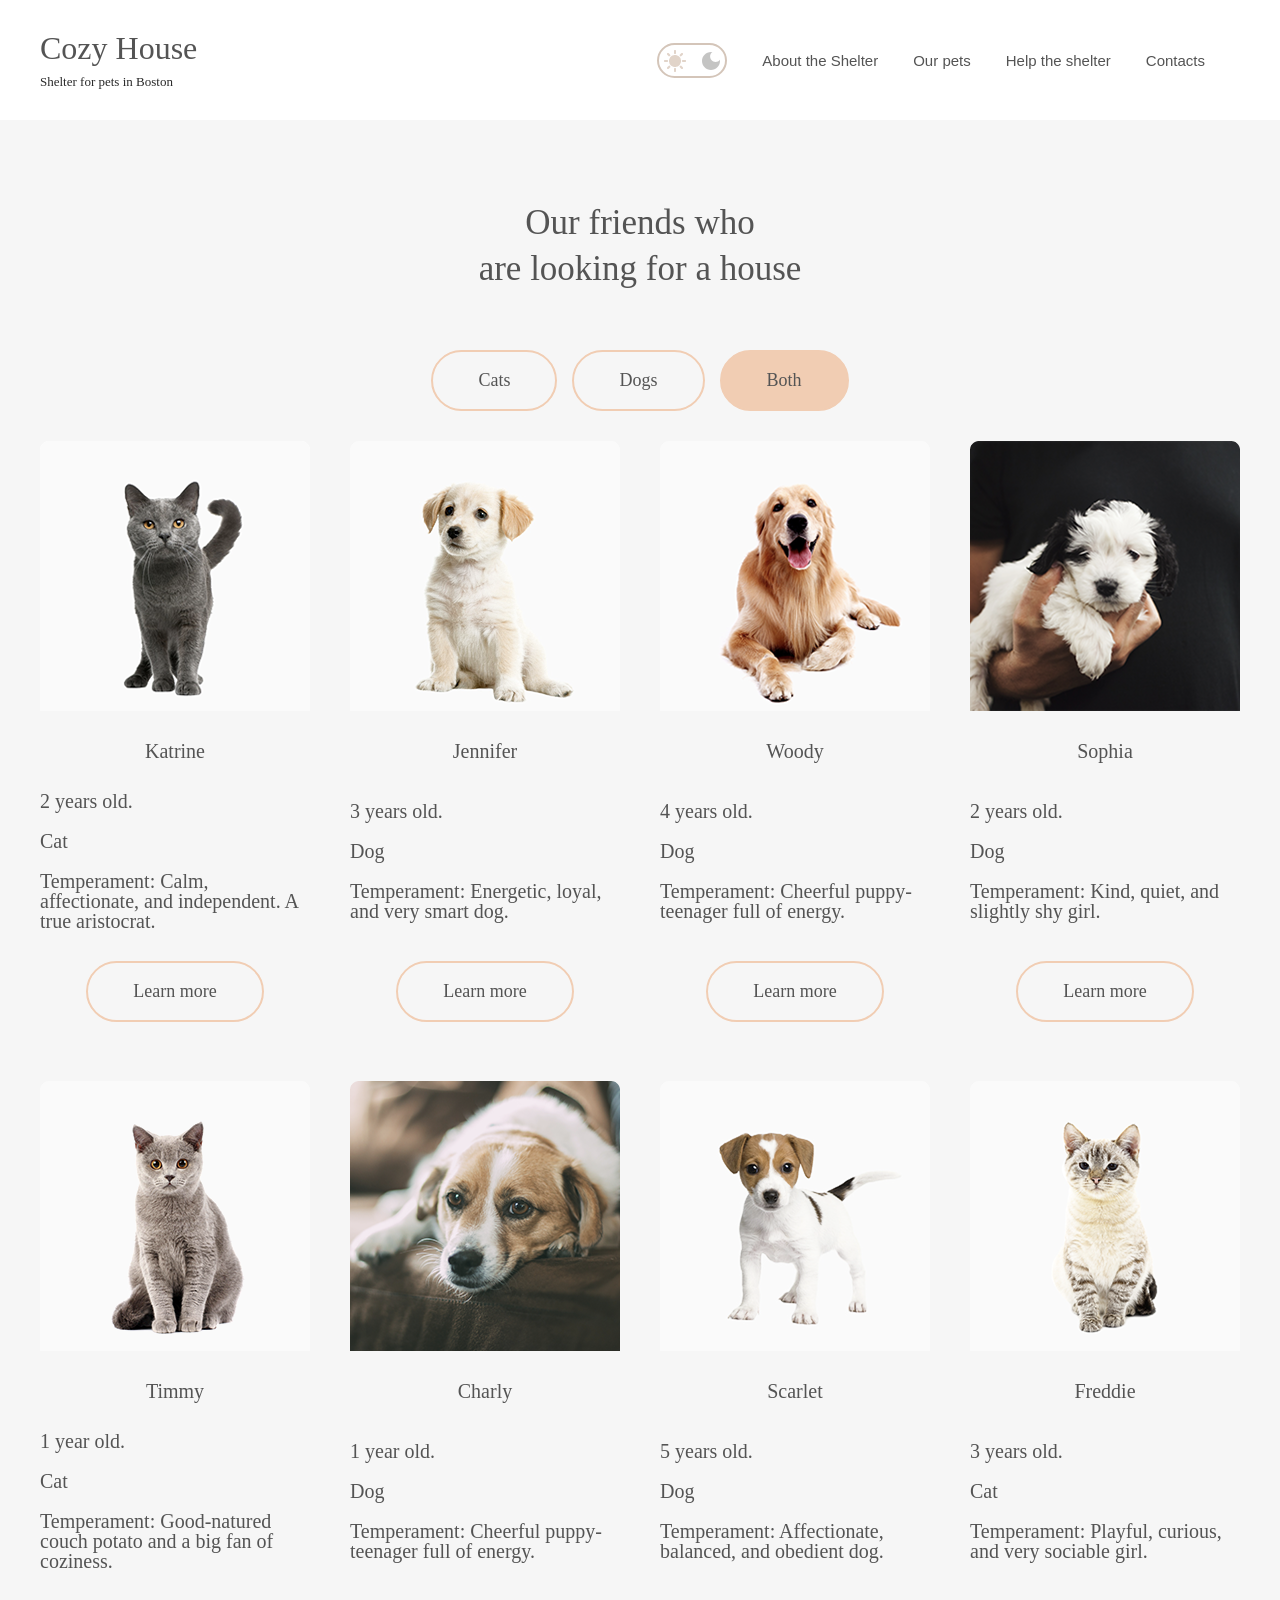
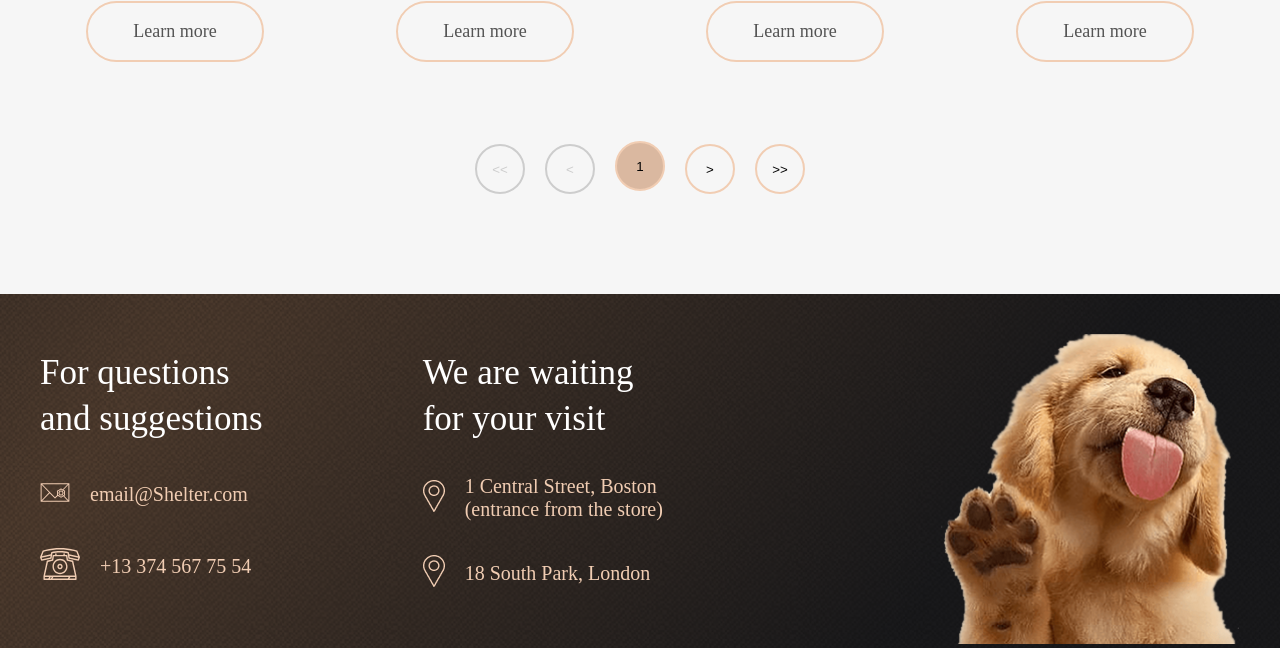
==== commit c1e52e40: "feat: add adaptive to index and our pet" ====
--- a/our-pets.html
+++ b/our-pets.html
@@ -33,6 +33,8 @@
               <li class="nav-item"><a href="our-pets.html">Our pets</a></li>
               <li class="nav-item"><a href="index.html#help">Help the shelter</a></li>
               <li class="nav-item"><a href="index.html#donation">Contacts</a></li>
+              <li class="nav-item"><button class="burger-menu-btn show-on-mobile">☰</button></li>
+
             </ul>
           </nav>
         </div>
--- a/style.css
+++ b/style.css
@@ -32,6 +32,7 @@
 
 .nav-list {
   display: flex;
+  align-items: center;
   list-style-type: none;
   gap: 35px;
   padding: 0;
@@ -409,8 +410,8 @@
   margin-bottom: 100px;
 }
 .donation-content img {
-  height: 261px;
-  width: 505px;
+  height: auto;
+  width: 490px;
 }
 .donation-info {
   display: flex;
@@ -663,8 +664,9 @@
 /* Планшетная версия (768px - 1279px) */
 @media (min-width: 768px) and (max-width: 1279px) {
   .container {
-    max-width: 1279px;
     padding: 0 30px;
+    max-width: 768px;
+    justify-content: center;
   }
   .header-logo h1 {
     font-size: 35px;
@@ -734,6 +736,8 @@
 
   .donation-content {
     flex-direction: column-reverse;
+    width: 100%;
+    margin: 0 auto;
     gap: 60px;
     margin-top: 78px;
     margin-bottom: 100px;
@@ -741,8 +745,19 @@
 
   .donation-info {
     width: 380px;
-    justify-content: center;
-  }
+    align-items: center;
+  }
+  .donation-info h3,
+  .donation-info h3 {
+    text-align: center;
+  }
+  .credit-card {
+    display: flex;
+    flex-direction: column;
+    text-align: center;
+    align-items: center;
+  }
+
   .footer-content {
     flex-direction: column;
     gap: 65px;
@@ -792,6 +807,221 @@
     width: fit-content;
     gap: 32px;
     margin-bottom: 0px;
+  }
+}
+.burger-menu-btn {
+  display: none;
+  text-align: center;
+  border-radius: 50%;
+  border: none;
+  height: 30px;
+  width: 30px;
+  background-color: #f1cdb3;
+  font-weight: bold;
+  transition: transform 0.3s ease;
+}
+
+.burger-menu-btn:hover {
+  transform: translateY(-3px);
+}
+
+@media (min-width: 380px) and (max-width: 767px) {
+  .nav-list .nav-item:not(:first-child, :nth-child(6)) {
+    display: none;
+  }
+
+  .burger-menu-btn {
+    display: flex;
+    align-items: center;
+    justify-content: center;
+  }
+}
+
+@media (max-width: 767px) {
+  .container {
+    width: 100%;
+    max-width: 100%;
+    justify-content: center;
+  }
+  .about-content {
+    flex-direction: column-reverse;
+    justify-content: center;
+    align-items: center;
+    gap: 80px;
+  }
+  .about-text-content,
+  .pets-content,
+  .slider {
+    width: 100%;
+  }
+  .start-screen-image {
+    height: 340px;
+    width: auto;
+  }
+  .start-screen-container h2 {
+    font-size: 25px;
+    text-align: center;
+  }
+  .start-screen-text {
+    font-size: 15px;
+    text-align: center;
+  }
+  .start-scree-button-block {
+    display: flex;
+    justify-content: center;
+  }
+  .nav-list {
+    flex-direction: column-reverse;
+    gap: 13px;
+  }
+  .start-screen-container {
+    align-items: start;
+    padding-top: 0px;
+  }
+  .start-screen-content {
+    align-items: center;
+    width: 100%;
+    justify-content: center;
+  }
+  .about-text-content h3 {
+    text-align: center;
+    font-size: 25px;
+  }
+  .about-text-content p {
+    width: 100%;
+    font-size: 15px;
+    text-align: center;
+  }
+  .about-pet-image {
+    width: 260px;
+    height: 353px;
+    margin-right: 0px;
+  }
+  .pets-cards .pet-card:not(:nth-child(0), :nth-child(1)) {
+    display: none;
+  }
+  .pet-card {
+    width: 190px;
+    height: auto;
+    margin: 0 20px;
+  }
+  .slider-button-left,
+  .slider-button-right {
+    width: 45px;
+    height: 45px;
+  }
+  .pet-card-button {
+    padding: 9px 25px;
+    font-size: 18px;
+  }
+  .pets-content-button {
+    margin-top: 0px;
+  }
+  .pets-text {
+    margin-bottom: 0px;
+  }
+  .pet-card-image {
+    width: 190px;
+    height: auto;
+  }
+
+  .pets-text,
+  .help-title,
+  .donation-info h3 {
+    font-size: 25px;
+    text-align: center;
+  }
+}
+
+/* Планшетная версия второй странички (768px - 1279px) */
+@media (min-width: 768px) and (max-width: 1279px) {
+  .our__pets .our__pet__card:not(:nth-child(1), :nth-child(2), :nth-child(3), :nth-child(4)) {
+    display: none;
+  }
+  .our__pets__cards {
+    grid-template-columns: repeat(2, 270px);
+    gap: 40px;
+  }
+}
+
+@media (min-width: 380px) and (max-width: 767px) {
+  .our__pets .our__pet__card:not(:nth-child(1), :nth-child(2)) {
+    display: none;
+  }
+  .our__pets__cards {
+    grid-template-columns: repeat(1, 270px);
+    gap: 40px;
+  }
+  .pets-text {
+    width: auto;
+    text-align: center;
+  }
+  .pet-category-btn {
+    height: 40px;
+    width: 100px;
+    text-align: center;
+    padding: 5px;
+  }
+  .footer-content,
+  .footer-content-info {
+    flex-direction: column;
+    align-items: center;
+    gap: 35px;
+  }
+
+  .help-cards {
+    grid-template-columns: repeat(2, 1fr);
+    gap: 55px 10px;
+    width: 100%;
+    align-items: center;
+    justify-content: center;
+    margin: 0 auto;
+    margin-bottom: 50px;
+  }
+
+  .help-card {
+    grid-column: auto !important;
+    transform: none !important;
+    width: 100%;
+  }
+
+  .help-card h4,
+  .credit-card-number h4 {
+    font-size: 18px;
+  }
+  .credit-card-number {
+    align-items: center;
+    width: fit-content;
+    margin: 0 auto;
+  }
+  .donation-content {
+    width: 100%;
+    justify-content: center;
+    align-items: center;
+    flex-direction: column-reverse;
+    gap: 60px;
+  }
+  .donation-content img {
+    width: 100%;
+    height: auto;
+  }
+  .credit-card-ico img {
+    width: auto;
+    height: 20px;
+  }
+  .donation-info {
+    width: 100%;
+    justify-content: center;
+    align-items: center;
+    text-align: center;
+  }
+  .footer-content-info-contacts h3,
+  .footer-content-info-locations h3 {
+    font-size: 25px;
+  }
+  .footer-links h4,
+  .footer-phone {
+    font-size: 18px;
   }
 }
 
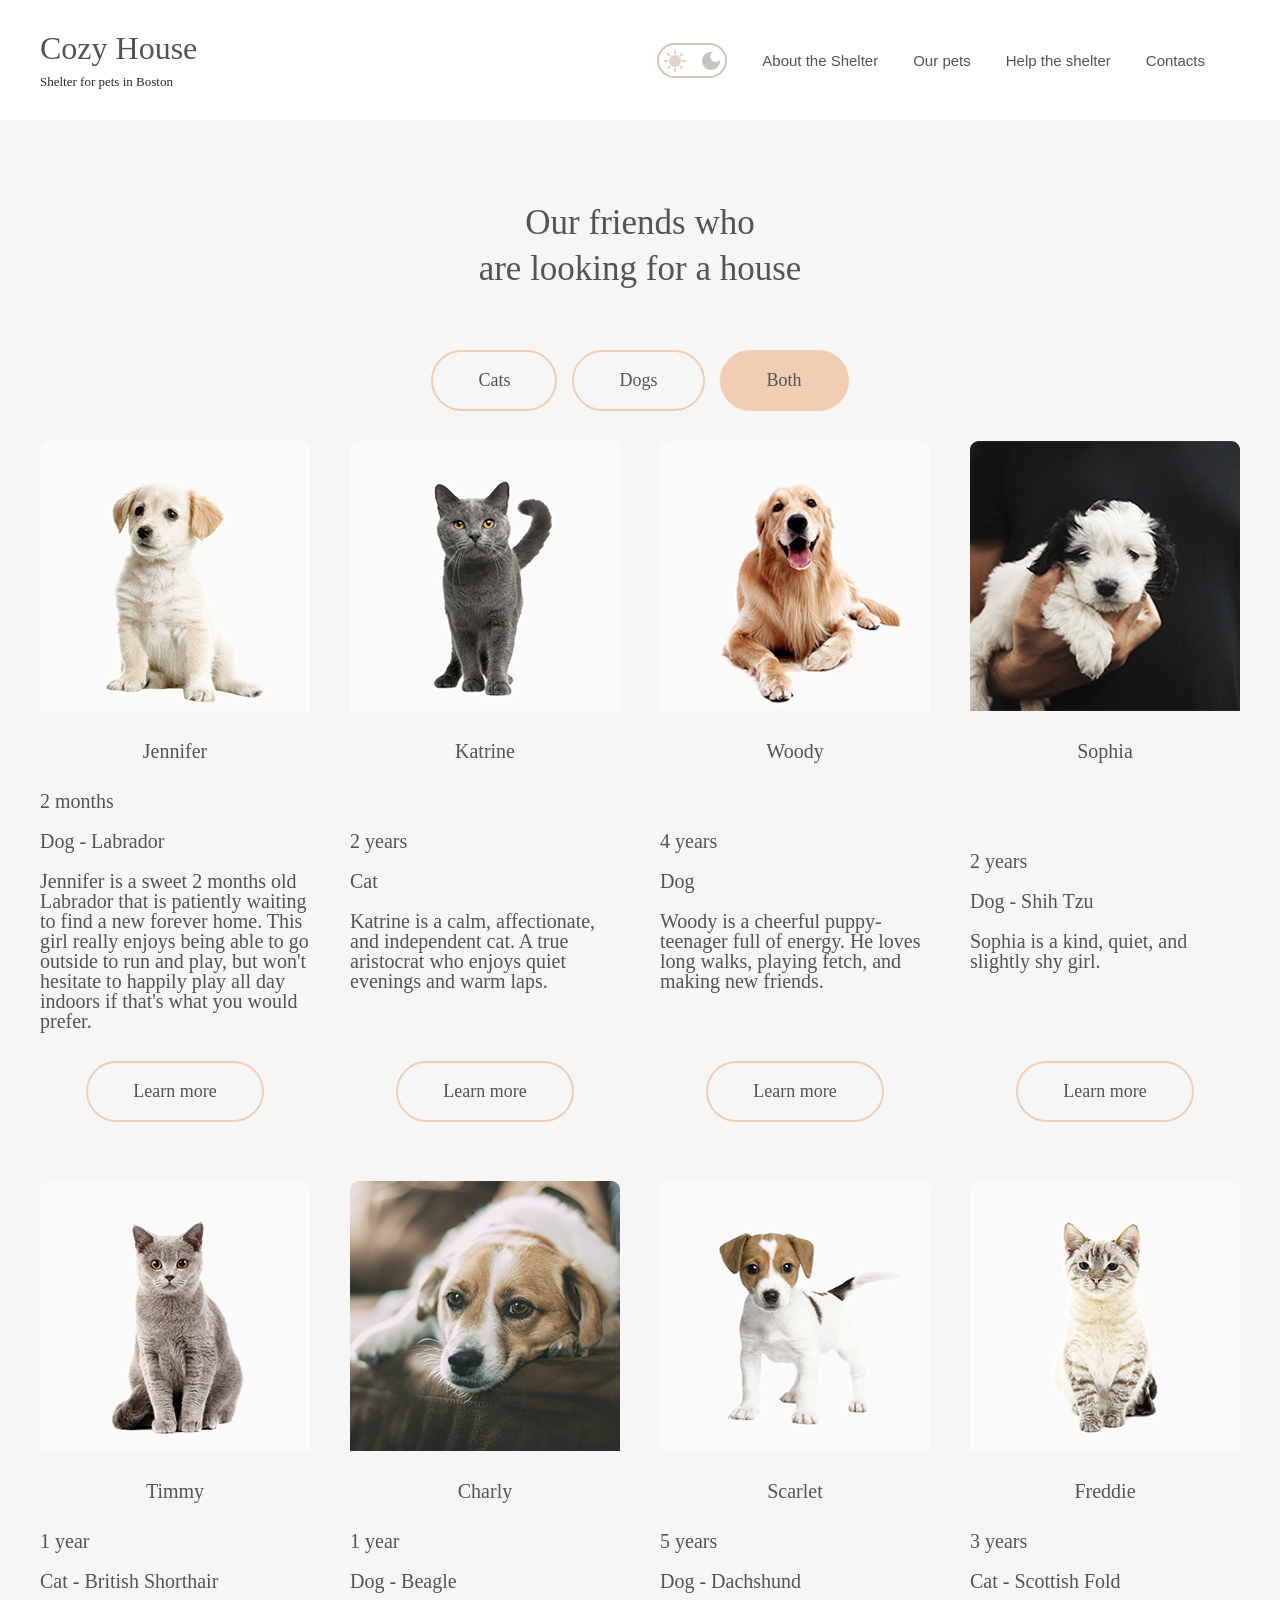
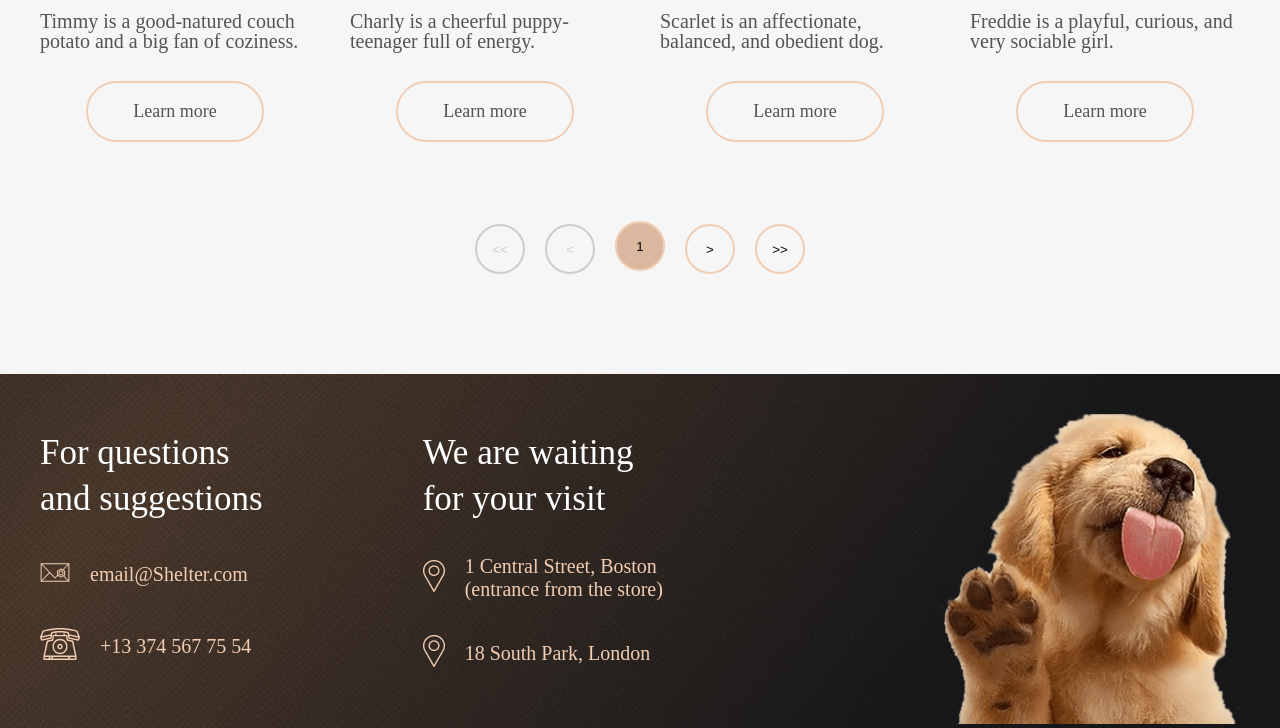
==== commit a45b75e9: "feat: add modal windows and probability to change categories" ====
--- a/our-pets.html
+++ b/our-pets.html
@@ -56,61 +56,22 @@
               </nav>
             
               <div class="our__pets">
-                <div class="our__pets__cards">
-                  <div class="our__pet__card">
-                    <img src="img/pets-katrine.png" alt="фото" class="pet-card-image" />
-                    <p>Katrine</p>
-                    <p>2 years old.<br><br>Cat<br><br>Temperament: Calm, affectionate, and independent. A true aristocrat.</p>
-                    <a href="#" class="pet-card-button button__white_bg">Learn more</a>
+                <div class="our__pets__cards" id="petsGrid">
+                  <div class="our__pet__card" data-id="2">
                   </div>
-                  <div class="our__pet__card">
-                    <img src="img/pets-jennifer.png" alt="фото" class="pet-card-image" />
-                    <p>Jennifer</p>
-                    <p>3 years old.<br><br>Dog<br><br>Temperament: Energetic, loyal, and very smart dog.</p>
-
-                    <a href="#" class="pet-card-button button__white_bg">Learn more</a>
+                  <div class="our__pet__card" data-id="1">
                   </div>
-                  <div class="our__pet__card">
-                    <img src="img/pets-woody.png" alt="фото" class="pet-card-image" />
-                    <p>Woody</p>
-                    <p>4 years old.<br><br>Dog<br><br>Temperament: Cheerful puppy-teenager full of energy.</p>
-
-                    <a href="#" class="pet-card-button button__white_bg">Learn more</a>
+                  <div class="our__pet__card" data-id="3">
                   </div>
-                  <div class="our__pet__card">
-                    <img src="img/pets-sophia.png" alt="фото" class="pet-card-image" />
-                    <p>Sophia</p>
-                    <p>2 years old.<br><br>Dog<br><br>Temperament: Kind, quiet, and slightly shy girl.</p>
-
-                    <a href="#" class="pet-card-button button__white_bg">Learn more</a>
+                  <div class="our__pet__card" data-id="4">
                   </div>
-                  <div class="our__pet__card">
-                    <img src="img/pets-timmy.png" alt="фото" class="pet-card-image" />
-                    <p>Timmy</p>
-                    <p>1 year old.<br><br>Cat<br><br>Temperament: Good-natured couch potato and a big fan of coziness.</p>
-
-                    <a href="#" class="pet-card-button button__white_bg">Learn more</a>
+                  <div class="our__pet__card" data-id="5">
                   </div>
-                  <div class="our__pet__card">
-                    <img src="img/pets-charly.png" alt="фото" class="pet-card-image" />
-                    <p>Charly</p>
-                    <p>1 year old.<br><br>Dog<br><br>Temperament: Cheerful puppy-teenager full of energy.</p>
-
-                    <a href="#" class="pet-card-button button__white_bg">Learn more</a>
+                  <div class="our__pet__card" data-id="6">
                   </div>
-                  <div class="our__pet__card">
-                    <img src="img/pets-scarlet.png" alt="фото" class="pet-card-image" />
-                    <p>Scarlet</p>
-                    <p>5 years old.<br><br>Dog<br><br>Temperament: Affectionate, balanced, and obedient dog.</p>
-
-                    <a href="#" class="pet-card-button button__white_bg">Learn more</a>
+                  <div class="our__pet__card" data-id="7">
                   </div>
-                  <div class="our__pet__card">
-                    <img src="img/pets-freddie.png" alt="фото" class="pet-card-image" />
-                    <p>Freddie</p>
-                    <p>3 years old.<br><br>Cat<br><br>Temperament: Playful, curious, and very sociable girl.</p>
-
-                    <a href="#" class="pet-card-button button__white_bg">Learn more</a>
+                  <div class="our__pet__card" data-id="8">
                   </div>
                 </div>
               </div>
@@ -189,6 +150,16 @@
           
         </div>
       </footer>
+          <!-- МОДАЛЬНОЕ ОКНО --> 
+<div class="modal" id="petModal">
+  <div class="modal-overlay" data-close></div>
+  <div class="modal-window">
+    <button class="modal-close" data-close aria-label="Close">×</button>
+    <div class="modal-body" id="modalBody">
+    </div>
+  </div>
+</div>
+
           <script src="script.js"></script>
 
   </body>
--- a/style.css
+++ b/style.css
@@ -1114,3 +1114,115 @@
 html.dark .moon {
   opacity: 1;
 }
+/* ---------- Модальное окно ---------- */
+.modal {
+  position: fixed;
+  inset: 0; /* top:0; right:0; bottom:0; left:0; */
+  display: none;
+  align-items: center;
+  justify-content: center;
+  z-index: 1000;
+}
+
+.modal.modal-open {
+  display: flex;
+}
+
+.modal-overlay {
+  position: absolute;
+  inset: 0; /* top:0; right:0; bottom:0; left:0; */
+  background: rgba(41, 41, 41, 0.6);
+}
+.modal-window {
+  position: relative;
+  background: #fafafa;
+  border-radius: 20px;
+  max-width: 900px;
+  width: 90%;
+  padding: 50px 40px;
+  box-shadow: 0 4px 30px rgba(0, 0, 0, 0.2);
+  z-index: 1;
+}
+
+.modal-close {
+  position: absolute;
+  top: 15px;
+  right: 20px;
+  background: transparent;
+  border: 2px solid #292929;
+  color: #292929;
+  width: 40px;
+  height: 40px;
+  border-radius: 50%;
+  font-size: 24px;
+  line-height: 1;
+  cursor: pointer;
+  transition: 0.3s;
+}
+.modal-close:hover {
+  background: #292929;
+  color: #fafafa;
+  transition: transform 0.3s ease;
+}
+.modal-body {
+  display: flex;
+  flex-direction: row;
+  gap: 40px;
+  align-items: center;
+  justify-content: flex-start;
+}
+
+.modal-body img {
+  width: 50%;
+  height: auto;
+  border-radius: 10px;
+}
+.modal-body h2 {
+  font-size: 32px;
+  margin: 0 0 8px;
+  color: #292929;
+}
+
+.modal-body .modal-breed {
+  font-size: 18px;
+  color: #292929;
+  margin: 0 0 24px;
+}
+.modal-body .modal-description {
+  font-size: 15px;
+  line-height: 1.6;
+  color: #292929;
+  margin: 0 0 24px;
+}
+
+.modal-body ul {
+  list-style: none;
+  padding: 0;
+  margin: 0;
+}
+.modal-body li {
+  position: relative;
+  padding-left: 18px;
+  margin-bottom: 8px;
+  font-size: 15px;
+  color: #292929;
+}
+
+@media (min-width: 379px) and (max-width: 767px) {
+  .modal-window {
+    width: 80%;
+    max-width: 750px;
+    padding: 30px 20px;
+  }
+  .modal-body {
+    flex-direction: column;
+  }
+}
+
+@media (min-width: 768px) and (max-width: 1440px) {
+  .modal-window {
+    width: 85%;
+    max-width: 800px;
+    padding: 40px 30px;
+  }
+}
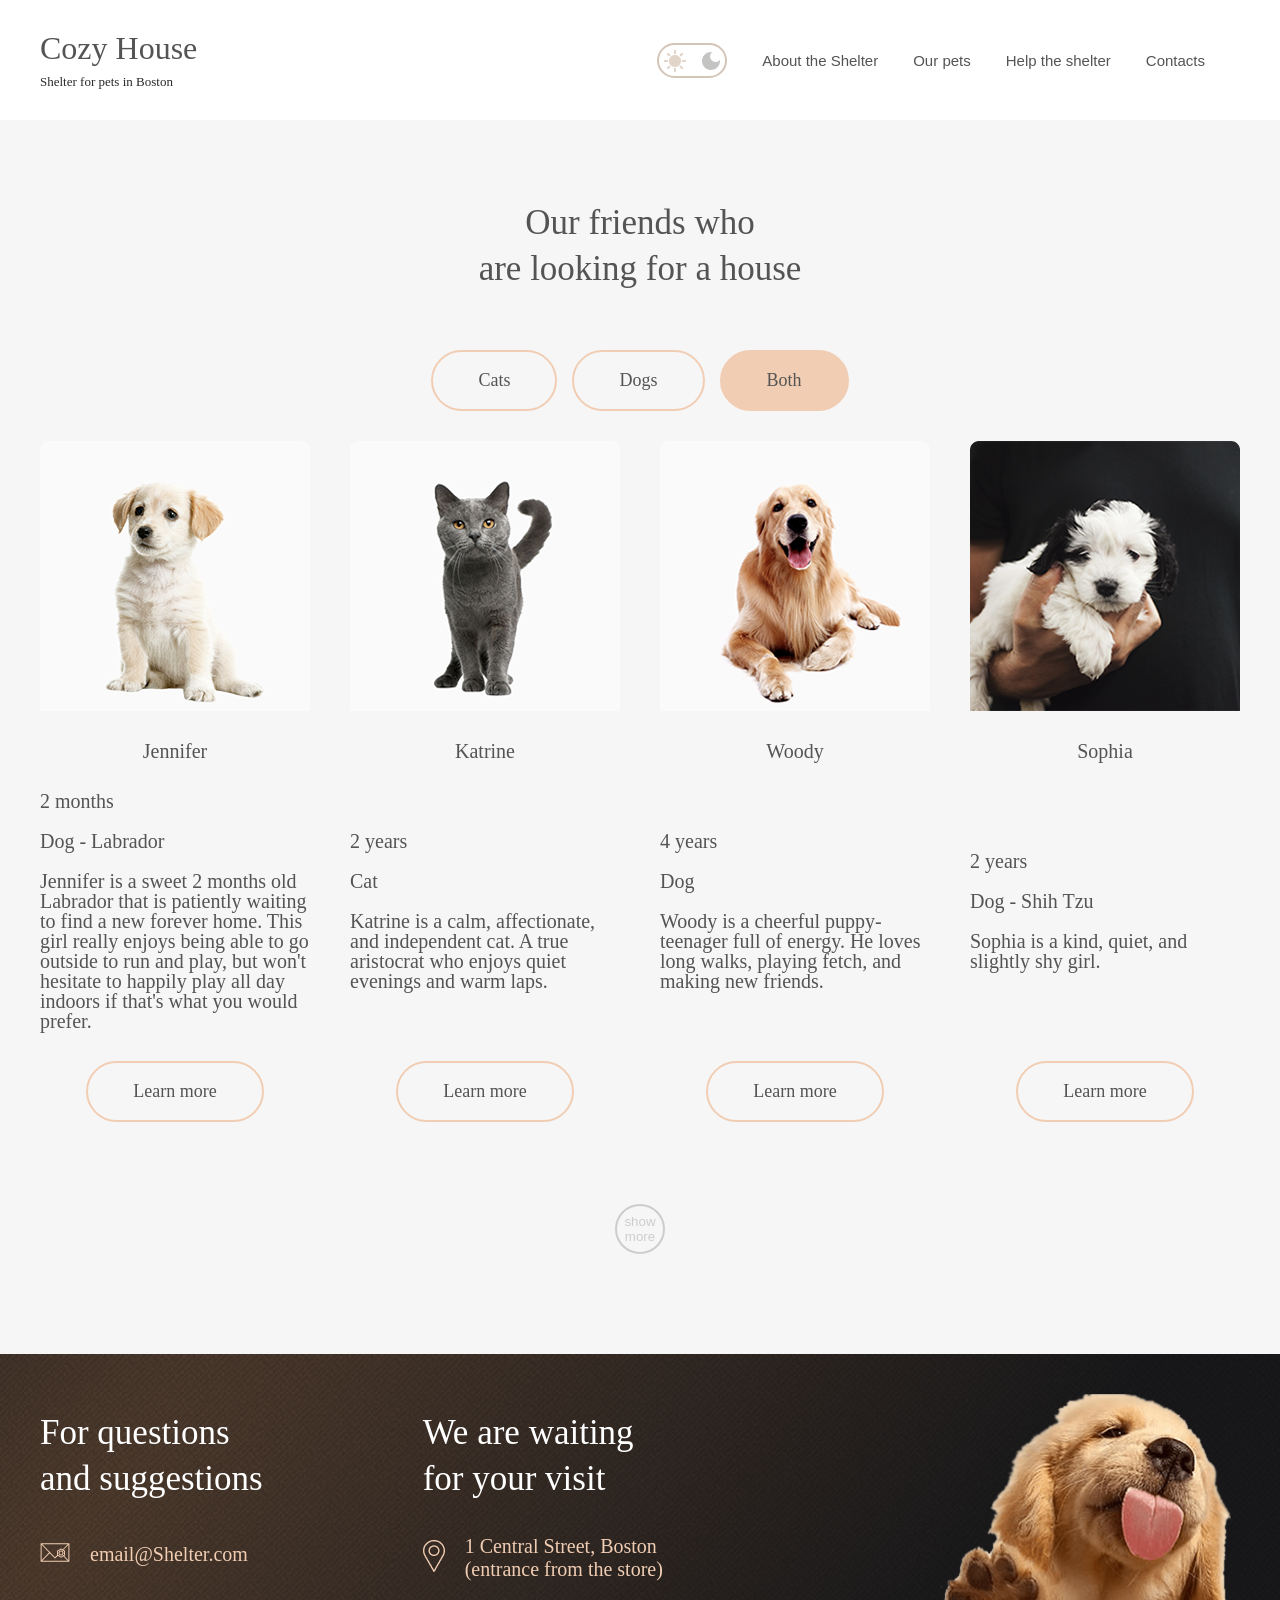
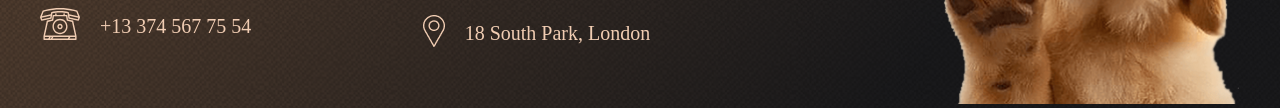
==== commit 59b5cf1d: "feat: add functionality of showMore button and slider" ====
--- a/our-pets.html
+++ b/our-pets.html
@@ -78,21 +78,13 @@
 
               <!-- Пагинация слайдера -->
               <div class="slider-nav">
-                <button class="nav-btn-left">
-                  <span class="nav-btn-icon">&lt;&lt;</span>
+                
+                <button class="nav-btn-left" id="showMoreBtn">
+                  <span class="nav-btn-icon">show more</span>
                 </button>
-                <button class="nav-btn-left">
-                  <span class="nav-btn-icon">&lt;</span>
-                </button>
-                <button class="nav-btn-active-page">
-                  <span class="nav-btn-icon">1</span>
-                </button>
-                <button class="nav-btn-right">
-                  <span class="nav-btn-icon">&gt;</span>
-                </button>
-                <button class="nav-btn-right">
-                  <span class="nav-btn-icon">&gt;&gt;</span>
-                </button>
+                
+      
+                
               </div>
 
             </div> <!-- Закрыли pets-content -->
--- a/style.css
+++ b/style.css
@@ -183,24 +183,29 @@
 }
 
 .pets-content {
-  width: 1200px;
+  max-width: 1200px;
+  width: 100%;
   display: flex;
   flex-direction: column;
   align-items: center;
 }
 
 .slider {
-  width: 1200px;
+  width: 890px;
   height: 435px;
-  display: flex;
-  justify-content: center;
-  align-items: center;
-}
-
+  overflow: hidden;
+}
+.slider-wrapper {
+  display: flex;
+  justify-content: center;
+  align-items: center;
+  gap: 40px;
+  max-width: 100%;
+}
 .pet-card {
   background-color: #fafafa;
-  margin: 0px 45px;
   width: 270px;
+  flex: 0 0 270px;
   display: flex;
   flex-direction: column;
   justify-content: center;
@@ -210,6 +215,12 @@
   transition: transform 0.3s ease;
 }
 
+.slider-button-left.disabled,
+.slider-button-right.disabled {
+  opacity: 0.4;
+  cursor: default;
+  pointer-events: none;
+}
 .pet-card:hover {
   transform: translateY(-5px);
 }
@@ -225,11 +236,10 @@
 
 .pets-cards {
   display: flex;
-  justify-content: center;
-  align-items: center;
-  flex-direction: row;
-  max-width: 100%;
-}
+  gap: 40px;
+  transition: transform 0.4s ease;
+}
+
 .pet-card-image {
   width: 270px;
   height: 270px;
@@ -623,6 +633,7 @@
 }
 
 .nav-btn-left {
+  display: none;
   border-radius: 50%;
   width: 50px;
   height: 50px;
@@ -661,6 +672,16 @@
   justify-content: start;
   align-items: start;
 }
+@media (max-width: 1024px) {
+  .slider {
+    max-width: 580px;
+  }
+}
+@media (max-width: 640px) {
+  .slider {
+    max-width: 270px;
+  }
+}
 /* Планшетная версия (768px - 1279px) */
 @media (min-width: 768px) and (max-width: 1279px) {
   .container {
@@ -702,16 +723,16 @@
     justify-content: center;
   }
   .slider {
-    width: 708px;
+    width: 750px;
+  }
+  .slider-wrapper {
+    gap: 10px;
   }
   .pet-card {
     margin: 0px;
   }
   .pets-cards {
     gap: 40px;
-    margin-left: 12px;
-    margin-right: 12px;
-    overflow: hidden;
   }
   .pets-content {
     width: 708px;
@@ -826,14 +847,17 @@
 }
 
 @media (min-width: 380px) and (max-width: 767px) {
-  .nav-list .nav-item:not(:first-child, :nth-child(6)) {
-    display: none;
-  }
-
   .burger-menu-btn {
     display: flex;
     align-items: center;
     justify-content: center;
+  }
+
+  .nav-list li:nth-child(2),
+  .nav-list li:nth-child(3),
+  .nav-list li:nth-child(4),
+  .nav-list li:nth-child(5) {
+    display: none;
   }
 }
 
@@ -850,9 +874,18 @@
     gap: 80px;
   }
   .about-text-content,
-  .pets-content,
+  .pets-content {
+    width: 100%;
+  }
   .slider {
+    max-width: 270px;
+    flex-shrink: 0;
+  }
+  .slider-wrapper {
     width: 100%;
+    gap: 10px;
+    display: flex;
+    align-items: center;
   }
   .start-screen-image {
     height: 340px;
@@ -897,18 +930,16 @@
     height: 353px;
     margin-right: 0px;
   }
-  .pets-cards .pet-card:not(:nth-child(0), :nth-child(1)) {
-    display: none;
-  }
+
   .pet-card {
     width: 190px;
     height: auto;
-    margin: 0 20px;
-  }
+  }
+
   .slider-button-left,
   .slider-button-right {
-    width: 45px;
-    height: 45px;
+    width: 40px;
+    height: 40px;
   }
   .pet-card-button {
     padding: 9px 25px;
@@ -935,9 +966,6 @@
 
 /* Планшетная версия второй странички (768px - 1279px) */
 @media (min-width: 768px) and (max-width: 1279px) {
-  .our__pets .our__pet__card:not(:nth-child(1), :nth-child(2), :nth-child(3), :nth-child(4)) {
-    display: none;
-  }
   .our__pets__cards {
     grid-template-columns: repeat(2, 270px);
     gap: 40px;
@@ -945,9 +973,6 @@
 }
 
 @media (min-width: 380px) and (max-width: 767px) {
-  .our__pets .our__pet__card:not(:nth-child(1), :nth-child(2)) {
-    display: none;
-  }
   .our__pets__cards {
     grid-template-columns: repeat(1, 270px);
     gap: 40px;
@@ -984,7 +1009,9 @@
     transform: none !important;
     width: 100%;
   }
-
+  .slider-wrapper {
+    width: 100%;
+  }
   .help-card h4,
   .credit-card-number h4 {
     font-size: 18px;
